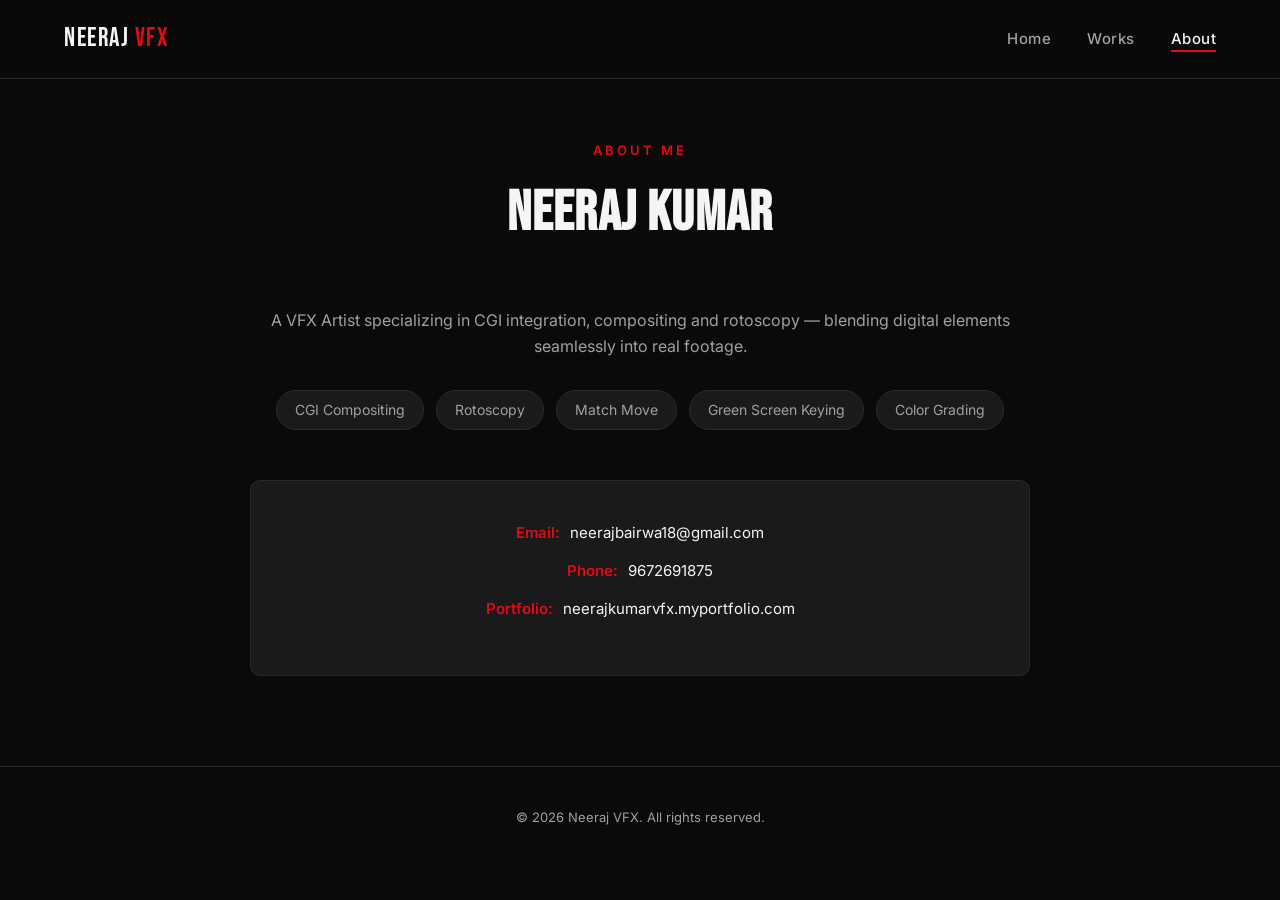
==== about.html @ 777d20c5 "Initial portfolio project setup" ====
<!DOCTYPE html>
<html lang="en">
<head>
<meta charset="UTF-8">
<meta name="viewport" content="width=device-width, initial-scale=1.0">
<title>About | Neeraj VFX</title>
<link rel="preconnect" href="https://fonts.googleapis.com">
<link href="https://fonts.googleapis.com/css2?family=Bebas+Neue&family=Inter:wght@400;500;600;700&display=swap" rel="stylesheet">
<link rel="stylesheet" href="css/style.css">
</head>
<body>

<nav class="navbar">
  <div class="nav-inner">
    <a href="index.html" class="logo">NEERAJ <span>VFX</span></a>
    <ul class="nav-links">
      <li><a href="index.html">Home</a></li>
      <li><a href="works.html">Works</a></li>
      <li><a href="about.html">About</a></li>
    </ul>
    <div class="hamburger"><span></span><span></span><span></span></div>
  </div>
</nav>

<section class="section" style="padding-top:140px;">
  <div class="section-head">
    <div class="tag">About Me</div>
    <h2>Neeraj Kumar</h2>
  </div>

  <div class="about-content">
    <p>A VFX Artist specializing in CGI integration, compositing and rotoscopy — blending digital elements seamlessly into real footage.</p>

    <div class="skills-list">
      <span class="skill-badge">CGI Compositing</span>
      <span class="skill-badge">Rotoscopy</span>
      <span class="skill-badge">Match Move</span>
      <span class="skill-badge">Green Screen Keying</span>
      <span class="skill-badge">Color Grading</span>
    </div>

    <div class="contact-box">
      <div class="contact-item"><span>Email:</span><span>neerajbairwa18@gmail.com</span></div>
      <div class="contact-item"><span>Phone:</span><span>9672691875</span></div>
      <div class="contact-item"><span>Portfolio:</span><a href="https://neerajkumarvfx.myportfolio.com/" target="_blank">neerajkumarvfx.myportfolio.com</a></div>
    </div>
  </div>
</section>

<footer class="footer">
  © 2026 Neeraj VFX. All rights reserved.
</footer>

<script src="js/script.js"></script>
</body>
</html>
---- css/style.css ----
/* ===== VARIABLES ===== */
:root {
  --bg-primary: #0a0a0a;
  --bg-secondary: #131313;
  --bg-card: #1a1a1a;
  --accent: #e50914;
  --accent-hover: #ff1f2b;
  --text-primary: #f5f5f5;
  --text-secondary: #a0a0a0;
  --border-color: #2a2a2a;
  --font-heading: 'Bebas Neue', sans-serif;
  --font-body: 'Inter', sans-serif;
}

* { margin: 0; padding: 0; box-sizing: border-box; }

html { scroll-behavior: smooth; }

body {
  background: var(--bg-primary);
  color: var(--text-primary);
  font-family: var(--font-body);
  line-height: 1.6;
  overflow-x: hidden;
}

img { max-width: 100%; display: block; }
a { text-decoration: none; color: inherit; }
ul { list-style: none; }
button { font-family: var(--font-body); cursor: pointer; border: none; background: none; }

.container {
  width: 100%;
  max-width: 1200px;
  margin: 0 auto;
  padding: 0 24px;
}

/* ===== NAVBAR ===== */
.navbar {
  position: fixed;
  top: 0; left: 0; right: 0;
  z-index: 1000;
  background: rgba(10, 10, 10, 0.85);
  backdrop-filter: blur(10px);
  border-bottom: 1px solid var(--border-color);
}

.nav-inner {
  max-width: 1200px;
  margin: 0 auto;
  padding: 18px 24px;
  display: flex;
  align-items: center;
  justify-content: space-between;
}

.logo {
  font-family: var(--font-heading);
  font-size: 26px;
  letter-spacing: 1.5px;
  color: var(--text-primary);
}
.logo span { color: var(--accent); }

.nav-links {
  display: flex;
  gap: 36px;
}

.nav-links a {
  font-size: 15px;
  font-weight: 500;
  letter-spacing: 0.5px;
  color: var(--text-secondary);
  position: relative;
  padding-bottom: 4px;
  transition: color 0.25s ease;
}

.nav-links a:hover,
.nav-links a.active {
  color: var(--text-primary);
}

.nav-links a.active::after {
  content: '';
  position: absolute;
  bottom: 0; left: 0;
  width: 100%; height: 2px;
  background: var(--accent);
}

.hamburger {
  display: none;
  flex-direction: column;
  gap: 5px;
  z-index: 1100;
}
.hamburger span {
  width: 26px; height: 2px;
  background: var(--text-primary);
  transition: all 0.3s ease;
}

/* ===== HERO ===== */
.hero {
  min-height: 100vh;
  display: flex;
  flex-direction: column;
  align-items: center;
  justify-content: center;
  text-align: center;
  padding: 120px 24px 60px;
  background: radial-gradient(ellipse at center, #1a1a1a 0%, #0a0a0a 70%);
}

.hero-tag {
  color: var(--accent);
  letter-spacing: 3px;
  font-size: 13px;
  font-weight: 600;
  text-transform: uppercase;
  margin-bottom: 18px;
}

.hero h1 {
  font-family: var(--font-heading);
  font-size: clamp(48px, 10vw, 110px);
  line-height: 0.95;
  letter-spacing: 2px;
}

.hero h1 span { color: var(--accent); }

.hero p {
  max-width: 560px;
  margin-top: 24px;
  color: var(--text-secondary);
  font-size: 17px;
}

.btn {
  display: inline-block;
  margin-top: 36px;
  padding: 14px 36px;
  background: var(--accent);
  color: #fff;
  font-weight: 600;
  letter-spacing: 0.5px;
  border-radius: 4px;
  transition: background 0.25s ease, transform 0.25s ease;
}
.btn:hover { background: var(--accent-hover); transform: translateY(-2px); }

.btn-outline {
  background: transparent;
  border: 1px solid var(--border-color);
  color: var(--text-primary);
}
.btn-outline:hover { border-color: var(--accent); }

/* ===== SECTION HEADINGS ===== */
.section {
  padding: 90px 24px;
}

.section-head {
  text-align: center;
  margin-bottom: 50px;
}

.section-head .tag {
  color: var(--accent);
  font-size: 13px;
  letter-spacing: 3px;
  text-transform: uppercase;
  font-weight: 600;
}

.section-head h2 {
  font-family: var(--font-heading);
  font-size: clamp(36px, 6vw, 56px);
  letter-spacing: 1px;
  margin-top: 8px;
}

/* ===== VIDEO PLAYER ===== */
.player-wrapper {
  position: relative;
  max-width: 1100px;
  margin: 0 auto;
  aspect-ratio: 16 / 9;
  background: #000;
  border-radius: 8px;
  overflow: hidden;
  box-shadow: 0 20px 60px rgba(0,0,0,0.5);
}

.player-video {
  width: 100%;
  height: 100%;
  object-fit: contain;
  background: #000;
}

.player-overlay {
  position: absolute;
  inset: 0;
  display: flex;
  align-items: center;
  justify-content: center;
  background: rgba(0,0,0,0.35);
  cursor: pointer;
  transition: opacity 0.25s ease;
}

.big-play-btn {
  width: 78px; height: 78px;
  border-radius: 50%;
  background: rgba(229,9,20,0.9);
  color: #fff;
  font-size: 26px;
  display: flex;
  align-items: center;
  justify-content: center;
  transition: transform 0.2s ease;
}
.player-overlay:hover .big-play-btn { transform: scale(1.08); }

.player-loading {
  position: absolute;
  inset: 0;
  display: none;
  align-items: center;
  justify-content: center;
  background: rgba(0,0,0,0.4);
}
.spinner {
  width: 46px; height: 46px;
  border: 4px solid rgba(255,255,255,0.2);
  border-top-color: var(--accent);
  border-radius: 50%;
  animation: spin 0.8s linear infinite;
}
@keyframes spin { to { transform: rotate(360deg); } }

.speed-indicator {
  position: absolute;
  top: 20px; left: 50%;
  transform: translateX(-50%);
  background: rgba(0,0,0,0.75);
  color: #fff;
  padding: 8px 18px;
  border-radius: 20px;
  font-size: 14px;
  font-weight: 600;
  display: none;
  align-items: center;
  gap: 6px;
  z-index: 20;
}

.player-controls {
  position: absolute;
  bottom: 0; left: 0; right: 0;
  background: linear-gradient(to top, rgba(0,0,0,0.9), transparent);
  padding: 34px 16px 12px;
  opacity: 0;
  transition: opacity 0.25s ease;
}

.player-wrapper.show-controls .player-controls,
.player-wrapper.paused .player-controls { opacity: 1; }

.progress-bar-container {
  position: relative;
  height: 5px;
  background: rgba(255,255,255,0.25);
  border-radius: 4px;
  cursor: pointer;
  margin-bottom: 12px;
}

.progress-bar-buffered {
  position: absolute;
  left: 0; top: 0; height: 100%;
  background: rgba(255,255,255,0.35);
  border-radius: 4px;
  width: 0%;
}

.progress-bar-filled {
  position: absolute;
  left: 0; top: 0; height: 100%;
  background: var(--accent);
  border-radius: 4px;
  width: 0%;
}

.progress-bar-filled::after {
  content: '';
  position: absolute;
  right: -6px; top: 50%;
  transform: translateY(-50%);
  width: 13px; height: 13px;
  background: var(--accent);
  border-radius: 50%;
  opacity: 0;
  transition: opacity 0.2s ease;
}
.progress-bar-container:hover .progress-bar-filled::after { opacity: 1; }

.controls-row {
  display: flex;
  align-items: center;
  gap: 16px;
}

.ctrl-btn {
  color: #fff;
  font-size: 18px;
  width: 32px; height: 32px;
  display: flex;
  align-items: center;
  justify-content: center;
  opacity: 0.9;
  transition: opacity 0.2s ease;
}
.ctrl-btn:hover { opacity: 1; }

.time-display {
  color: #ddd;
  font-size: 13px;
  min-width: 100px;
}

.volume-slider {
  width: 80px;
  accent-color: var(--accent);
}

.spacer { flex: 1; }

.settings-menu-wrapper { position: relative; }

.settings-menu {
  position: absolute;
  bottom: 42px; right: 0;
  background: rgba(20,20,20,0.97);
  border: 1px solid var(--border-color);
  border-radius: 8px;
  padding: 12px;
  min-width: 150px;
  display: none;
  flex-direction: column;
  gap: 14px;
}
.settings-menu.open { display: flex; }

.menu-title {
  font-size: 11px;
  text-transform: uppercase;
  letter-spacing: 1px;
  color: var(--text-secondary);
  margin-bottom: 6px;
}

.menu-section button {
  display: block;
  width: 100%;
  text-align: left;
  color: var(--text-secondary);
  font-size: 14px;
  padding: 5px 6px;
  border-radius: 4px;
}
.menu-section button:hover { background: rgba(255,255,255,0.08); color: #fff; }
.menu-section button.active { color: var(--accent); font-weight: 600; }

/* ===== WORKS GRID ===== */
.works-grid {
  display: grid;
  grid-template-columns: repeat(3, 1fr);
  gap: 24px;
}

.work-card {
  background: var(--bg-card);
  border: 1px solid var(--border-color);
  border-radius: 8px;
  overflow: hidden;
  transition: transform 0.25s ease, border-color 0.25s ease;
}
.work-card:hover { transform: translateY(-6px); border-color: var(--accent); }

.work-thumb {
  aspect-ratio: 16/9;
  background: linear-gradient(135deg, #1f1f1f, #0f0f0f);
  display: flex;
  align-items: center;
  justify-content: center;
  color: var(--text-secondary);
  font-size: 13px;
  position: relative;
}

.work-thumb .play-icon {
  width: 46px; height: 46px;
  border-radius: 50%;
  background: rgba(229,9,20,0.85);
  color: #fff;
  display: flex;
  align-items: center;
  justify-content: center;
}

.work-info { padding: 16px; }
.work-info .category {
  color: var(--accent);
  font-size: 11px;
  text-transform: uppercase;
  letter-spacing: 1px;
  font-weight: 600;
}
.work-info h3 {
  font-size: 17px;
  margin-top: 6px;
  font-weight: 600;
}

/* ===== ABOUT ===== */
.about-content {
  max-width: 780px;
  margin: 0 auto;
  text-align: center;
}
.about-content p {
  color: var(--text-secondary);
  font-size: 16px;
  margin-bottom: 18px;
}

.skills-list {
  display: flex;
  flex-wrap: wrap;
  gap: 12px;
  justify-content: center;
  margin: 30px 0 50px;
}
.skill-badge {
  padding: 8px 18px;
  background: var(--bg-card);
  border: 1px solid var(--border-color);
  border-radius: 20px;
  font-size: 14px;
  color: var(--text-secondary);
}

.contact-box {
  background: var(--bg-card);
  border: 1px solid var(--border-color);
  border-radius: 10px;
  padding: 40px;
  margin-top: 40px;
}
.contact-item {
  display: flex;
  justify-content: center;
  gap: 10px;
  margin-bottom: 14px;
  font-size: 15px;
}
.contact-item span:first-child { color: var(--accent); font-weight: 600; }

/* ===== FOOTER ===== */
.footer {
  text-align: center;
  padding: 40px 24px;
  border-top: 1px solid var(--border-color);
  color: var(--text-secondary);
  font-size: 13px;
}

/* ===== FULLSCREEN ===== */
.player-wrapper:fullscreen .player-video { object-fit: contain; }

/* ===== RESPONSIVE ===== */
@media (max-width: 900px) {
  .works-grid { grid-template-columns: repeat(2, 1fr); }
}

@media (max-width: 768px) {
  .nav-links { 
    position: fixed;
    top: 0; right: -100%;
    width: 70%; height: 100vh;
    background: var(--bg-secondary);
    flex-direction: column;
    align-items: flex-start;
    padding: 100px 32px;
    gap: 28px;
    transition: right 0.3s ease;
  }
  .nav-links.open { right: 0; }
  .hamburger { display: flex; }
  .controls-row { gap: 10px; }
  .volume-slider { width: 50px; }
  .time-display { min-width: 80px; font-size: 12px; }
}

@media (max-width: 500px) {
  .works-grid { grid-template-columns: 1fr; }
  .section { padding: 60px 18px; }
}
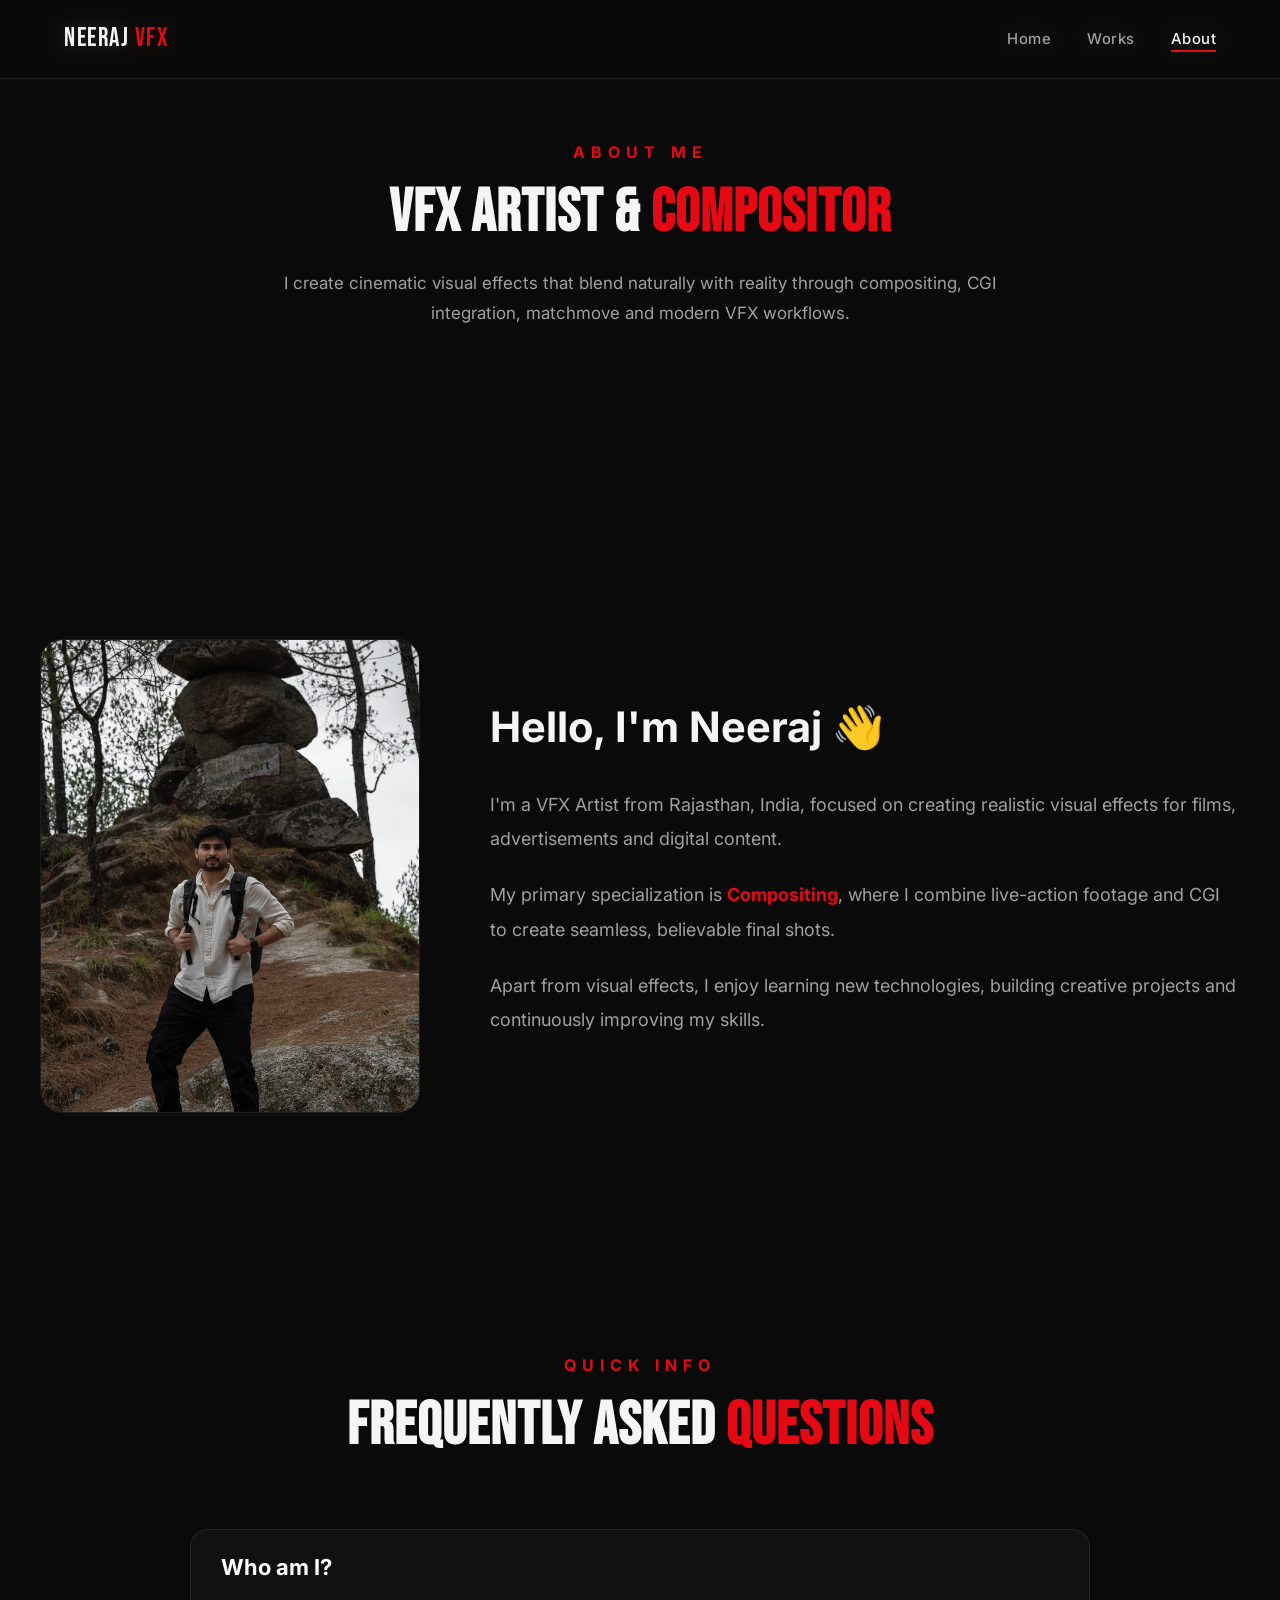
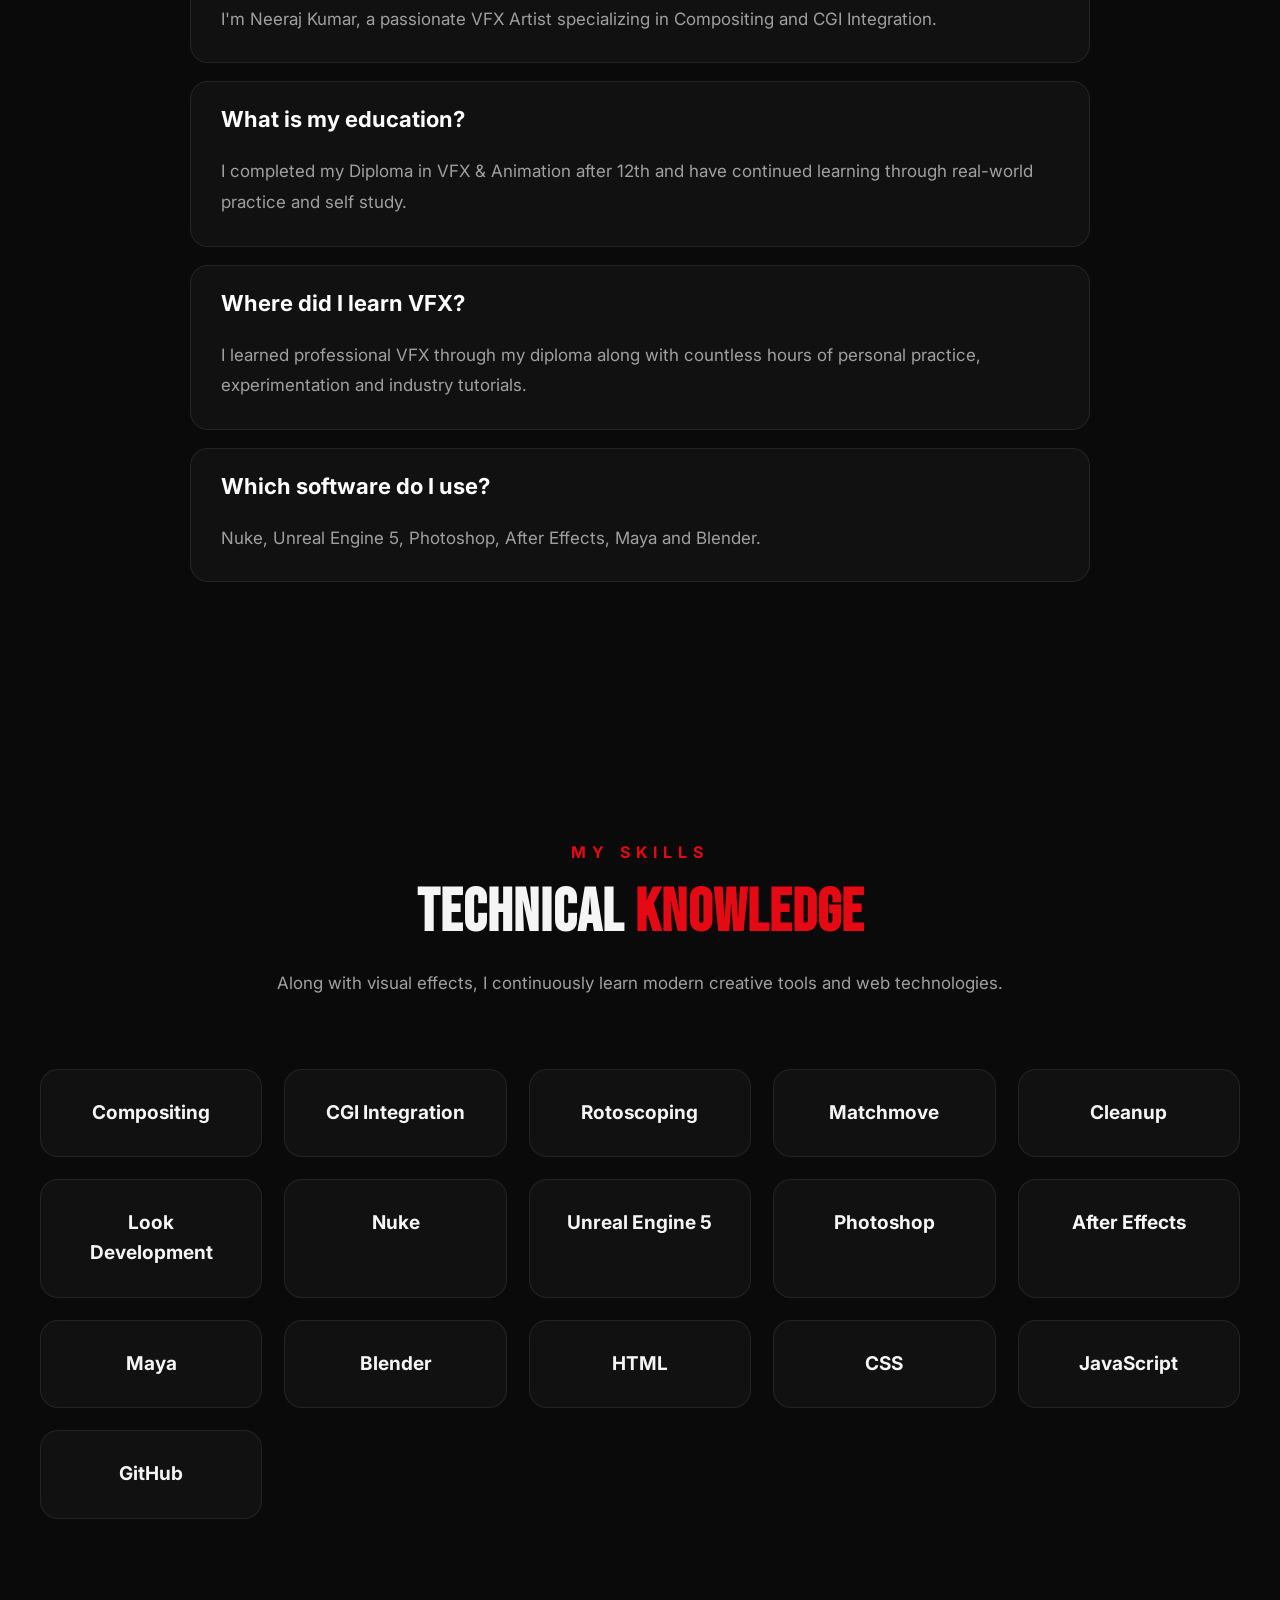
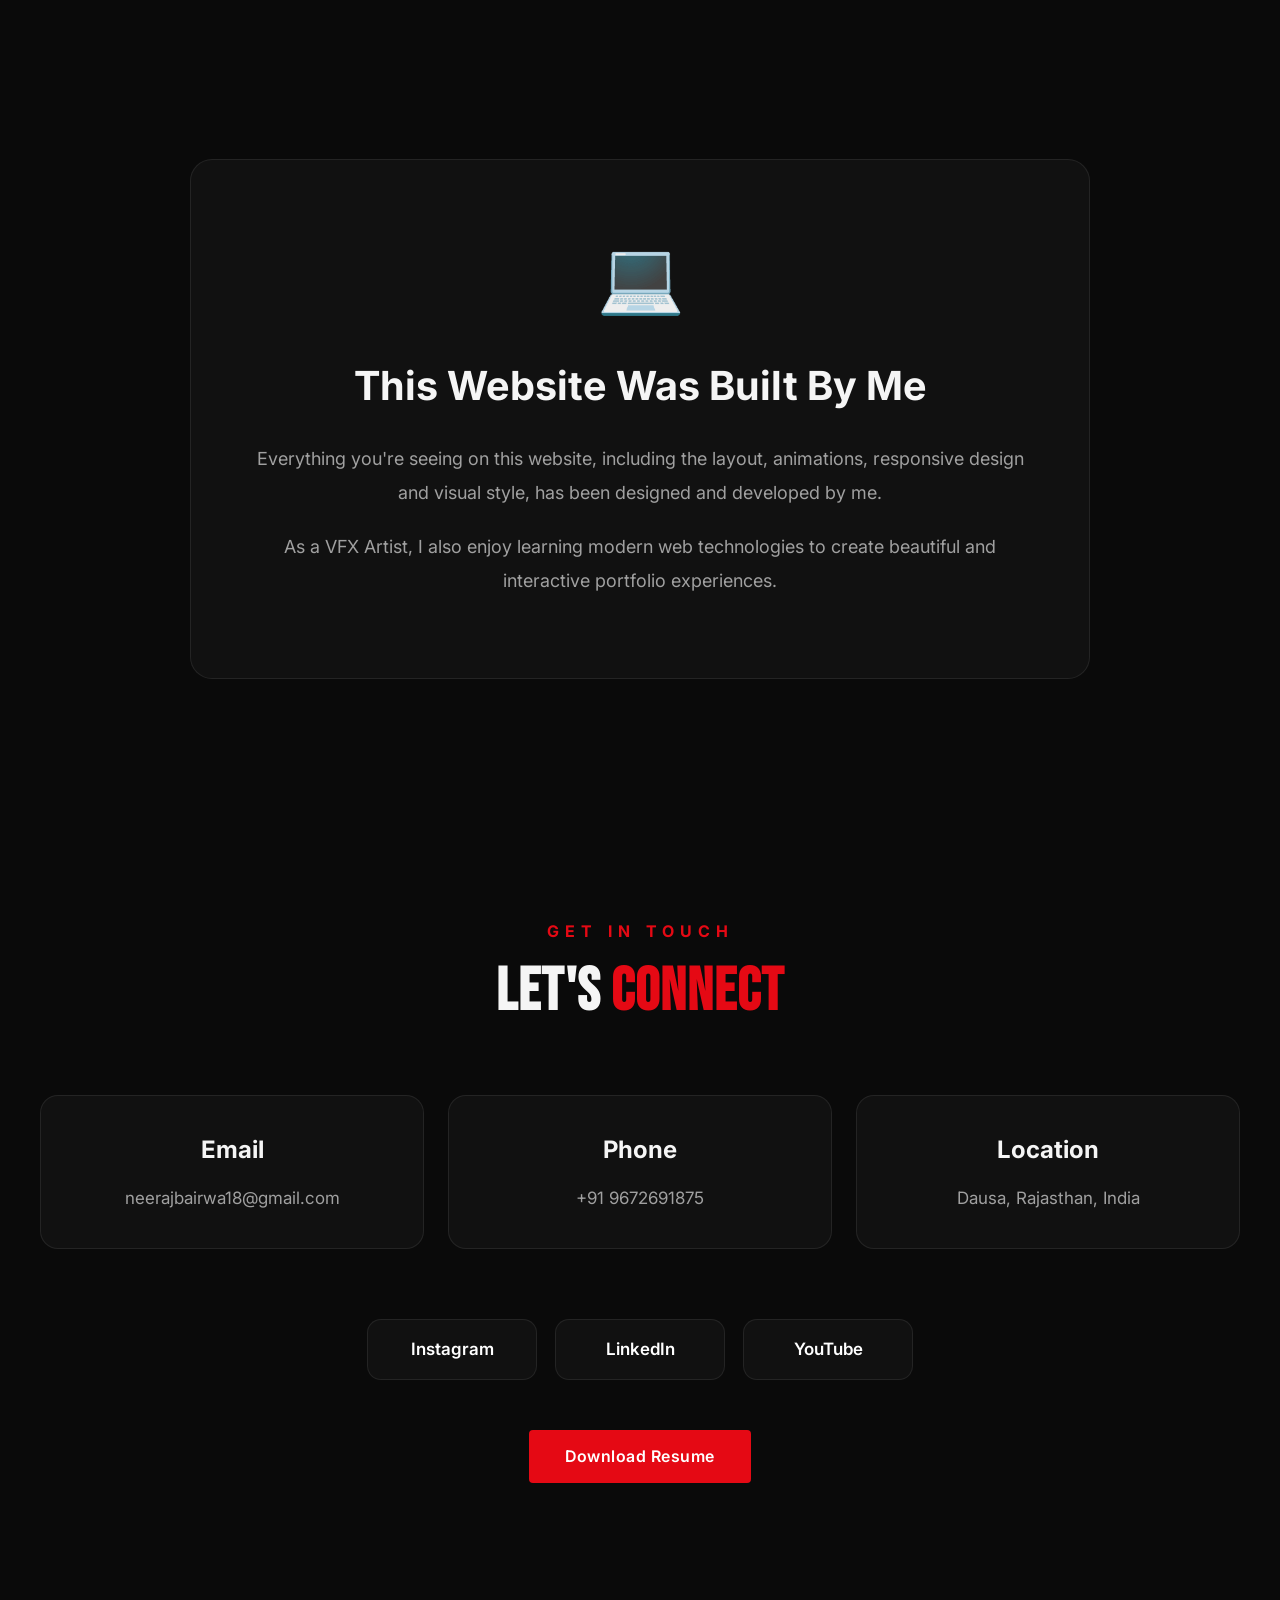
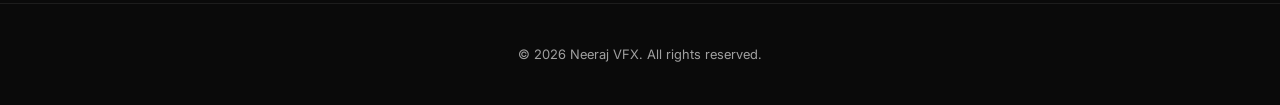
==== commit 546dc42c: "Update portfolio projects" ====
--- a/about.html
+++ b/about.html
@@ -4,8 +4,7 @@
 <meta charset="UTF-8">
 <meta name="viewport" content="width=device-width, initial-scale=1.0">
 <title>About | Neeraj VFX</title>
-<link rel="preconnect" href="https://fonts.googleapis.com">
-<link href="https://fonts.googleapis.com/css2?family=Bebas+Neue&family=Inter:wght@400;500;600;700&display=swap" rel="stylesheet">
+<link rel="icon" type="image/svg+xml" href="favicon.svg">
 <link rel="stylesheet" href="css/style.css">
 </head>
 <body>
@@ -22,29 +21,436 @@
   </div>
 </nav>
 
+
+<!-- ================= NAVBAR ================= -->
+
+<nav class="navbar">
+    <div class="nav-inner">
+
+        <a href="index.html" class="logo">
+            NEERAJ <span>VFX</span>
+        </a>
+
+        <ul class="nav-links">
+            <li><a href="index.html">Home</a></li>
+            <li><a href="works.html">Works</a></li>
+            <li><a href="about.html" class="active">About</a></li>
+        </ul>
+
+        <div class="hamburger">
+            <span></span>
+            <span></span>
+            <span></span>
+        </div>
+
+    </div>
+</nav>
+
+
+
+
+
+<!-- ================= HERO ================= -->
+
 <section class="section" style="padding-top:140px;">
-  <div class="section-head">
-    <div class="tag">About Me</div>
-    <h2>Neeraj Kumar</h2>
-  </div>
-
-  <div class="about-content">
-    <p>A VFX Artist specializing in CGI integration, compositing and rotoscopy — blending digital elements seamlessly into real footage.</p>
-
-    <div class="skills-list">
-      <span class="skill-badge">CGI Compositing</span>
-      <span class="skill-badge">Rotoscopy</span>
-      <span class="skill-badge">Match Move</span>
-      <span class="skill-badge">Green Screen Keying</span>
-      <span class="skill-badge">Color Grading</span>
+
+    <div class="section-header">
+
+        <div class="section-tag">
+            ABOUT ME
+        </div>
+
+        <h2>
+            VFX Artist &
+            <span>Compositor</span>
+        </h2>
+
+        <p>
+
+            I create cinematic visual effects that blend naturally
+            with reality through compositing, CGI integration,
+            matchmove and modern VFX workflows.
+
+        </p>
+
     </div>
 
-    <div class="contact-box">
-      <div class="contact-item"><span>Email:</span><span>neerajbairwa18@gmail.com</span></div>
-      <div class="contact-item"><span>Phone:</span><span>9672691875</span></div>
-      <div class="contact-item"><span>Portfolio:</span><a href="https://neerajkumarvfx.myportfolio.com/" target="_blank">neerajkumarvfx.myportfolio.com</a></div>
+</section>
+
+
+
+
+
+<!-- ================= INTRO ================= -->
+
+<section class="section">
+
+<div class="about-wrapper">
+
+<div class="about-photo">
+
+<img src="assets/images/neeraj_Profile_image.webp"
+alt="Neeraj Kumar">
+</div>
+
+<div class="about-text">
+
+<h2>Hello, I'm Neeraj 👋</h2>
+
+<p>
+
+I'm a VFX Artist from Rajasthan, India,
+focused on creating realistic visual effects
+for films, advertisements and digital content.
+
+</p>
+
+<p>
+
+My primary specialization is
+<strong>Compositing</strong>,
+where I combine live-action footage and CGI
+to create seamless, believable final shots.
+
+</p>
+
+<p>
+
+Apart from visual effects,
+I enjoy learning new technologies,
+building creative projects
+and continuously improving my skills.
+
+</p>
+
+</div>
+
+</div>
+
+</section>
+
+
+
+
+
+<!-- ================= Q&A ================= -->
+
+<section class="section">
+
+<div class="section-header">
+
+<div class="section-tag">
+QUICK INFO
+</div>
+
+<h2>
+Frequently Asked
+<span>Questions</span>
+</h2>
+
+</div>
+
+<div class="faq-container">
+
+<div class="faq-item">
+
+<button class="faq-question">
+
+Who am I?
+
+</button>
+
+<div class="faq-answer">
+
+<p>
+
+I'm Neeraj Kumar,
+a passionate VFX Artist specializing in
+Compositing and CGI Integration.
+
+</p>
+
+</div>
+
+</div>
+
+
+
+<div class="faq-item">
+
+<button class="faq-question">
+
+What is my education?
+
+</button>
+
+<div class="faq-answer">
+
+<p>
+
+I completed my Diploma in
+VFX & Animation after 12th
+and have continued learning through
+real-world practice and self study.
+
+</p>
+
+</div>
+
+</div>
+
+
+
+<div class="faq-item">
+
+<button class="faq-question">
+
+Where did I learn VFX?
+
+</button>
+
+<div class="faq-answer">
+
+<p>
+
+I learned professional VFX through
+my diploma along with countless hours
+of personal practice, experimentation
+and industry tutorials.
+
+</p>
+
+</div>
+
+</div>
+
+
+
+<div class="faq-item">
+
+<button class="faq-question">
+
+Which software do I use?
+
+</button>
+
+<div class="faq-answer">
+
+<p>
+
+Nuke, Unreal Engine 5,
+Photoshop,
+After Effects,
+Maya
+and Blender.
+
+</p>
+
+</div>
+
+</div>
+
+</div>
+
+</section>
+<!-- ================= TECHNICAL SKILLS ================= -->
+
+<section class="section">
+
+    <div class="section-header">
+
+        <div class="section-tag">
+            MY SKILLS
+        </div>
+
+        <h2>
+            Technical
+            <span>Knowledge</span>
+        </h2>
+
+        <p>
+
+            Along with visual effects, I continuously learn
+            modern creative tools and web technologies.
+
+        </p>
+
     </div>
-  </div>
+
+    <div class="skills-grid">
+
+        <div class="skill-card">Compositing</div>
+        <div class="skill-card">CGI Integration</div>
+        <div class="skill-card">Rotoscoping</div>
+        <div class="skill-card">Matchmove</div>
+        <div class="skill-card">Cleanup</div>
+        <div class="skill-card">Look Development</div>
+
+        <div class="skill-card">Nuke</div>
+        <div class="skill-card">Unreal Engine 5</div>
+        <div class="skill-card">Photoshop</div>
+        <div class="skill-card">After Effects</div>
+        <div class="skill-card">Maya</div>
+        <div class="skill-card">Blender</div>
+
+        <div class="skill-card">HTML</div>
+        <div class="skill-card">CSS</div>
+        <div class="skill-card">JavaScript</div>
+        <div class="skill-card">GitHub</div>
+
+    </div>
+
+</section>
+
+
+
+
+
+<!-- ================= WEBSITE ================= -->
+
+<section class="section">
+
+<div class="website-card">
+
+<div class="website-icon">
+
+💻
+
+</div>
+
+<h2>
+
+This Website Was Built By Me
+
+</h2>
+
+<p>
+
+Everything you're seeing on this website,
+including the layout, animations,
+responsive design and visual style,
+has been designed and developed by me.
+
+</p>
+
+<p>
+
+As a VFX Artist,
+I also enjoy learning modern web technologies
+to create beautiful and interactive portfolio experiences.
+
+</p>
+
+</div>
+
+</section>
+
+
+
+
+
+<!-- ================= CONTACT ================= -->
+
+<section class="section">
+
+<div class="section-header">
+
+<div class="section-tag">
+
+GET IN TOUCH
+
+</div>
+
+<h2>
+
+Let's
+<span>Connect</span>
+
+</h2>
+
+</div>
+
+<div class="contact-grid">
+
+<div class="contact-card">
+
+<h3>Email</h3>
+
+<p>
+
+neerajbairwa18@gmail.com
+
+</p>
+
+</div>
+
+
+
+<div class="contact-card">
+
+<h3>Phone</h3>
+
+<p>
+
++91 9672691875
+
+</p>
+
+</div>
+
+
+
+<div class="contact-card">
+
+<h3>Location</h3>
+
+<p>
+
+Dausa, Rajasthan, India
+
+</p>
+
+</div>
+
+</div>
+
+
+
+
+
+<div class="social-links">
+
+<a href="https://www.instagram.com/kneeraj.ig"
+target="_blank">
+Instagram
+</a>
+
+<a href="https://www.linkedin.com/in/neerajbairwa"
+target="_blank">
+LinkedIn
+</a>
+
+<a href="https://www.youtube.com/@NeerajFX_yt"
+target="_blank">
+YouTube
+</a>
+
+</div>
+
+
+
+
+
+<div style="text-align:center; margin-top:50px;">
+
+<a href="assets/resume/Neeraj_Bairwa_VFX_Resume.pdf"
+class="btn btn-primary"
+download="Neeraj_Bairwa_VFX_Resume.pdf">
+Download Resume
+</a>
+
+</div>
+
 </section>
 
 <footer class="footer">
--- a/css/style.css
+++ b/css/style.css
@@ -1,515 +1,1555 @@
+/* ===== LOCAL FONTS SETUP ===== */
+@font-face {
+    font-family: 'Bebas Neue';
+    src: url('../assets/fonts/BebasNeue.ttf') format('truetype');
+    font-weight: 400;
+    font-style: normal;
+    font-display: swap;
+}
+
+@font-face {
+    font-family: 'Inter';
+    src: url('../assets/fonts/Inter-Regular.ttf') format('truetype');
+    font-weight: 400;
+    font-style: normal;
+    font-display: swap;
+}
+
+@font-face {
+    font-family: 'Inter';
+    src: url('../assets/fonts/Inter-Medium.ttf') format('truetype');
+    font-weight: 500;
+    font-style: normal;
+    font-display: swap;
+}
+
+@font-face {
+    font-family: 'Inter';
+    src: url('../assets/fonts/Inter-SemiBold.ttf') format('truetype');
+    font-weight: 600;
+    font-style: normal;
+    font-display: swap;
+}
+
+@font-face {
+    font-family: 'Inter';
+    src: url('../assets/fonts/Inter-Bold.ttf') format('truetype');
+    font-weight: 700;
+    font-style: normal;
+    font-display: swap;
+}
+
 /* ===== VARIABLES ===== */
 :root {
-  --bg-primary: #0a0a0a;
-  --bg-secondary: #131313;
-  --bg-card: #1a1a1a;
-  --accent: #e50914;
-  --accent-hover: #ff1f2b;
-  --text-primary: #f5f5f5;
-  --text-secondary: #a0a0a0;
-  --border-color: #2a2a2a;
-  --font-heading: 'Bebas Neue', sans-serif;
-  --font-body: 'Inter', sans-serif;
-}
-
-* { margin: 0; padding: 0; box-sizing: border-box; }
-
-html { scroll-behavior: smooth; }
+    --bg-primary: #0a0a0a;
+    --bg-secondary: #131313;
+    --bg-card: #111111;
+    --accent: #e50914;
+    --accent-hover: #ff1f2b;
+    --text-primary: #f5f5f5;
+    --text-secondary: #a0a0a0;
+    --border-color: rgba(255, 255, 255, 0.08);
+    --border-hover: rgba(255, 0, 0, 0.45);
+    --font-heading: 'Bebas Neue', sans-serif;
+    --font-body: 'Inter', sans-serif;
+}
+
+* { 
+    margin: 0; 
+    padding: 0; 
+    box-sizing: border-box; 
+}
+
+html { 
+    scroll-behavior: smooth; 
+}
 
 body {
-  background: var(--bg-primary);
-  color: var(--text-primary);
-  font-family: var(--font-body);
-  line-height: 1.6;
-  overflow-x: hidden;
-}
-
-img { max-width: 100%; display: block; }
-a { text-decoration: none; color: inherit; }
-ul { list-style: none; }
-button { font-family: var(--font-body); cursor: pointer; border: none; background: none; }
+    background: var(--bg-primary);
+    color: var(--text-primary);
+    font-family: var(--font-body);
+    line-height: 1.6;
+    overflow-x: hidden;
+    display: flex;
+    flex-direction: column;
+    min-height: 100vh;
+}
+
+img { 
+    max-width: 100%; 
+    display: block; 
+}
+
+a { 
+    text-decoration: none; 
+    color: inherit; 
+}
+
+ul { 
+    list-style: none; 
+}
+
+button { 
+    font-family: var(--font-body); 
+    cursor: pointer; 
+    border: none; 
+    background: none; 
+}
 
 .container {
-  width: 100%;
-  max-width: 1200px;
-  margin: 0 auto;
-  padding: 0 24px;
+    width: 100%;
+    max-width: 1200px;
+    margin: 0 auto;
+    padding: 0 24px;
 }
 
 /* ===== NAVBAR ===== */
 .navbar {
-  position: fixed;
-  top: 0; left: 0; right: 0;
-  z-index: 1000;
-  background: rgba(10, 10, 10, 0.85);
-  backdrop-filter: blur(10px);
-  border-bottom: 1px solid var(--border-color);
+    position: fixed;
+    top: 0; 
+    left: 0; 
+    right: 0;
+    z-index: 1000;
+    background: rgba(10, 10, 10, 0.85);
+    backdrop-filter: blur(10px);
+    border-bottom: 1px solid var(--border-color);
 }
 
 .nav-inner {
-  max-width: 1200px;
-  margin: 0 auto;
-  padding: 18px 24px;
-  display: flex;
-  align-items: center;
-  justify-content: space-between;
+    max-width: 1200px;
+    margin: 0 auto;
+    padding: 18px 24px;
+    display: flex;
+    align-items: center;
+    justify-content: space-between;
 }
 
 .logo {
-  font-family: var(--font-heading);
-  font-size: 26px;
-  letter-spacing: 1.5px;
-  color: var(--text-primary);
-}
-.logo span { color: var(--accent); }
+    font-family: var(--font-heading);
+    font-size: 26px;
+    letter-spacing: 1.5px;
+    color: var(--text-primary);
+}
+
+.logo span { 
+    color: var(--accent); 
+}
 
 .nav-links {
-  display: flex;
-  gap: 36px;
+    display: flex;
+    gap: 36px;
 }
 
 .nav-links a {
-  font-size: 15px;
-  font-weight: 500;
-  letter-spacing: 0.5px;
-  color: var(--text-secondary);
-  position: relative;
-  padding-bottom: 4px;
-  transition: color 0.25s ease;
+    font-size: 15px;
+    font-weight: 500;
+    letter-spacing: 0.5px;
+    color: var(--text-secondary);
+    position: relative;
+    padding-bottom: 4px;
+    transition: color 0.25s ease;
 }
 
 .nav-links a:hover,
 .nav-links a.active {
-  color: var(--text-primary);
+    color: var(--text-primary);
 }
 
 .nav-links a.active::after {
-  content: '';
-  position: absolute;
-  bottom: 0; left: 0;
-  width: 100%; height: 2px;
-  background: var(--accent);
+    content: '';
+    position: absolute;
+    bottom: 0; 
+    left: 0;
+    width: 100%; 
+    height: 2px;
+    background: var(--accent);
 }
 
 .hamburger {
-  display: none;
-  flex-direction: column;
-  gap: 5px;
-  z-index: 1100;
-}
+    display: none;
+    flex-direction: column;
+    gap: 5px;
+    z-index: 1100;
+}
+
 .hamburger span {
-  width: 26px; height: 2px;
-  background: var(--text-primary);
-  transition: all 0.3s ease;
+    width: 26px; 
+    height: 2px;
+    background: var(--text-primary);
+    transition: all 0.3s ease;
 }
 
 /* ===== HERO ===== */
 .hero {
-  min-height: 100vh;
-  display: flex;
-  flex-direction: column;
-  align-items: center;
-  justify-content: center;
-  text-align: center;
-  padding: 120px 24px 60px;
-  background: radial-gradient(ellipse at center, #1a1a1a 0%, #0a0a0a 70%);
+    min-height: 100vh;
+    display: flex;
+    flex-direction: column;
+    align-items: center;
+    justify-content: center;
+    text-align: center;
+    padding: 120px 24px 60px;
+    background: radial-gradient(ellipse at center, #1a1a1a 0%, #0a0a0a 70%);
+    position: relative;
+    overflow: hidden;
+}
+
+.hero::before {
+    content: "";
+    position: absolute;
+    width: 700px; 
+    height: 700px;
+    background: radial-gradient(circle, rgba(255,25,25,0.22) 0%, rgba(255,25,25,0.10) 35%, rgba(255,25,25,0) 70%);
+    top: 50%; 
+    left: 50%;
+    transform: translate(-50%, -50%);
+    pointer-events: none;
+    animation: heroGlow 8s ease-in-out infinite alternate;
+}
+
+@keyframes heroGlow {
+    from { 
+        transform: translate(-50%,-50%) scale(1); 
+        opacity: 0.75; 
+    }
+    to { 
+        transform: translate(-50%,-50%) scale(1.18); 
+        opacity: 1; 
+    }
+}
+
+.hero-content {
+    position: relative;
+    z-index: 2;
+    max-width: 900px;
+    margin: 0 auto;
 }
 
 .hero-tag {
-  color: var(--accent);
-  letter-spacing: 3px;
-  font-size: 13px;
-  font-weight: 600;
-  text-transform: uppercase;
-  margin-bottom: 18px;
+    color: var(--accent);
+    letter-spacing: 6px;
+    font-size: 18px;
+    font-weight: 700;
+    text-transform: uppercase;
+    margin-bottom: 22px;
 }
 
 .hero h1 {
-  font-family: var(--font-heading);
-  font-size: clamp(48px, 10vw, 110px);
-  line-height: 0.95;
-  letter-spacing: 2px;
-}
-
-.hero h1 span { color: var(--accent); }
+    font-family: var(--font-heading);
+    font-size: clamp(48px, 10vw, 110px);
+    line-height: 0.95;
+    letter-spacing: 2px;
+}
+
+.hero h1 span { 
+    color: var(--accent); 
+}
 
 .hero p {
-  max-width: 560px;
-  margin-top: 24px;
-  color: var(--text-secondary);
-  font-size: 17px;
+    max-width: 560px;
+    margin: 24px auto 0;
+    color: var(--text-secondary);
+    font-size: 17px;
+}
+
+.hero-buttons {
+    display: flex;
+    justify-content: center;
+    gap: 16px;
+    margin-top: 40px;
+    flex-wrap: wrap;
 }
 
 .btn {
-  display: inline-block;
-  margin-top: 36px;
-  padding: 14px 36px;
-  background: var(--accent);
-  color: #fff;
-  font-weight: 600;
-  letter-spacing: 0.5px;
-  border-radius: 4px;
-  transition: background 0.25s ease, transform 0.25s ease;
-}
-.btn:hover { background: var(--accent-hover); transform: translateY(-2px); }
+    display: inline-block;
+    padding: 14px 36px;
+    background: var(--accent);
+    color: #fff;
+    font-weight: 600;
+    letter-spacing: 0.5px;
+    border-radius: 4px;
+    transition: background 0.25s ease, transform 0.25s ease;
+}
+
+.btn:hover { 
+    background: var(--accent-hover); 
+    transform: translateY(-2px); 
+}
 
 .btn-outline {
-  background: transparent;
-  border: 1px solid var(--border-color);
-  color: var(--text-primary);
-}
-.btn-outline:hover { border-color: var(--accent); }
-
-/* ===== SECTION HEADINGS ===== */
-.section {
-  padding: 90px 24px;
-}
-
-.section-head {
-  text-align: center;
-  margin-bottom: 50px;
-}
-
+    background: transparent;
+    border: 2px solid var(--accent);
+    color: #fff;
+}
+
+.btn-outline:hover { 
+    background: var(--accent); 
+}
+
+/* ===== SECTION HEADERS ===== */
+.section { 
+    padding: 120px 24px; 
+}
+
+.section-header {
+    max-width: 800px;
+    margin: 0 auto 70px;
+    text-align: center;
+}
+
+.section-tag, 
 .section-head .tag {
-  color: var(--accent);
-  font-size: 13px;
-  letter-spacing: 3px;
-  text-transform: uppercase;
-  font-weight: 600;
-}
-
+    color: var(--accent);
+    text-transform: uppercase;
+    letter-spacing: 6px;
+    font-size: 16px;
+    font-weight: 700;
+}
+
+.section-header h2, 
 .section-head h2 {
-  font-family: var(--font-heading);
-  font-size: clamp(36px, 6vw, 56px);
-  letter-spacing: 1px;
-  margin-top: 8px;
-}
-
-/* ===== VIDEO PLAYER ===== */
+    margin-top: 14px;
+    font-family: var(--font-heading);
+    font-size: clamp(36px, 5vw, 60px);
+    line-height: 1.1;
+    letter-spacing: 1px;
+}
+
+.section-header h2 span { 
+    color: var(--accent); 
+}
+
+.section-header p {
+    margin-top: 22px;
+    color: var(--text-secondary);
+    font-size: 17px;
+    line-height: 1.8;
+}
+
+.section-head { 
+    text-align: center; 
+    margin-bottom: 50px; 
+}
+
+/* ===== SERVICES ===== */
+.services { 
+    background: #0c0c0c; 
+}
+
+.services-grid {
+    max-width: 1200px;
+    margin: 0 auto;
+    display: grid;
+    grid-template-columns: repeat(auto-fit, minmax(300px, 1fr));
+    gap: 28px;
+}
+
+.service-card {
+    background: var(--bg-card);
+    border: 1px solid var(--border-color);
+    border-radius: 18px;
+    padding: 40px 34px;
+    transition: 0.35s ease;
+    position: relative;
+}
+
+.service-card::before {
+    content: "";
+    position: absolute;
+    top: 0; 
+    left: 0;
+    width: 100%; 
+    height: 4px;
+    background: linear-gradient(90deg, #ff1a1a, #ff4d4d);
+    border-radius: 18px 18px 0 0;
+    transform: scaleX(0);
+    transform-origin: left;
+    transition: 0.35s ease;
+}
+
+.service-card:hover {
+    transform: translateY(-8px);
+    border-color: var(--border-hover);
+    box-shadow: 0 15px 45px rgba(255,0,0,0.12);
+}
+
+.service-card:hover::before { 
+    transform: scaleX(1); 
+}
+
+.service-icon {
+    width: 64px; 
+    height: 64px;
+    display: flex; 
+    align-items: center; 
+    justify-content: center;
+    background: rgba(255,26,26,0.08);
+    border: 1px solid rgba(255,26,26,0.25);
+    border-radius: 16px;
+    color: var(--accent);
+    margin-bottom: 24px;
+    transition: 0.35s ease;
+}
+
+.service-icon svg { 
+    width: 32px; 
+    height: 32px; 
+}
+
+.service-card:hover .service-icon {
+    background: rgba(255,26,26,0.18);
+    border-color: var(--border-hover);
+    transform: rotate(-8deg) scale(1.08);
+}
+
+.service-card h3 { 
+    font-size: 28px; 
+    font-weight: 700; 
+    margin-bottom: 20px; 
+}
+
+.service-card p { 
+    color: var(--text-secondary); 
+    line-height: 1.8; 
+    font-size: 16px; 
+}
+
+/* ===== TOOLS ===== */
+.tools { 
+    background: #0a0a0a; 
+}
+
+.tools-grid {
+    max-width: 1200px;
+    margin: 70px auto 0;
+    display: grid;
+    grid-template-columns: repeat(auto-fit, minmax(170px, 1fr));
+    gap: 24px;
+}
+
+.tool-card {
+    background: var(--bg-card);
+    border: 1px solid var(--border-color);
+    border-radius: 18px;
+    padding: 36px 24px;
+    display: flex;
+    flex-direction: column;
+    align-items: center;
+    justify-content: center;
+    transition: 0.35s ease;
+}
+
+.tool-card:hover {
+    transform: translateY(-8px);
+    border-color: var(--border-hover);
+    box-shadow: 0 15px 45px rgba(255,0,0,0.12);
+}
+
+.tool-card img {
+    width: 72px; 
+    height: 72px;
+    object-fit: contain;
+    margin-bottom: 22px;
+    transition: 0.35s ease;
+}
+
+.tool-card:hover img { 
+    transform: scale(1.08); 
+}
+
+.tool-card h3 { 
+    font-size: 20px; 
+    font-weight: 700; 
+    text-align: center; 
+}
+
+/* ===== WORKS GRID & CARDS ===== */
+.works-grid {
+    display: grid;
+    grid-template-columns: repeat(3, 1fr);
+    gap: 24px;
+}
+
+.work-card {
+    display: block;
+    background: var(--bg-card);
+    border: 1px solid var(--border-color);
+    border-radius: 22px;
+    overflow: hidden;
+    text-decoration: none;
+    color: #fff;
+    transition: 0.35s ease;
+}
+
+.work-card:hover {
+    transform: translateY(-8px);
+    border-color: var(--border-hover);
+    box-shadow: 0 20px 60px rgba(255,0,0,0.18);
+}
+
+.work-thumb {
+    position: relative;
+    aspect-ratio: 16/9;
+    overflow: hidden;
+    background: #0b0b0b;
+}
+
+.work-thumb img {
+    width: 100%; 
+    height: 100%;
+    object-fit: cover;
+    display: block;
+    transition: 0.5s ease;
+}
+
+.work-card:hover .work-thumb img { 
+    transform: scale(1.08); 
+}
+
+.work-thumb::after {
+    content: ""; 
+    position: absolute; 
+    inset: 0;
+    background: linear-gradient(to top, rgba(0,0,0,0.75) 0%, rgba(0,0,0,0.25) 45%, transparent 100%);
+    pointer-events: none; 
+    transition: 0.35s ease;
+}
+
+.work-card:hover .work-thumb::after { 
+    background: linear-gradient(to top, rgba(255,0,0,0.18), rgba(0,0,0,0.18), transparent); 
+}
+
+.play-icon {
+    position: absolute;
+    left: 50%; 
+    top: 50%;
+    transform: translate(-50%, -50%);
+    width: 72px; 
+    height: 72px;
+    border-radius: 50%;
+    background: rgba(229,9,20,0.9);
+    display: flex; 
+    justify-content: center; 
+    align-items: center;
+    transition: 0.35s ease;
+    box-shadow: 0 10px 35px rgba(255,0,0,0.35);
+    z-index: 2;
+}
+
+.work-card:hover .play-icon { 
+    transform: translate(-50%, -50%) scale(1.12); 
+}
+
+.featured-indicator {
+    position: absolute;
+    top: 15px; 
+    right: 15px;
+    background: rgba(229, 9, 20, 0.9);
+    color: #fff;
+    font-size: 11px; 
+    font-weight: 700;
+    padding: 4px 10px; 
+    border-radius: 4px;
+    letter-spacing: 1px; 
+    z-index: 5;
+    box-shadow: 0 4px 12px rgba(0,0,0,0.3);
+}
+
+.work-info { 
+    padding: 28px; 
+}
+
+.work-info .category {
+    color: var(--accent);
+    letter-spacing: 2px;
+    font-size: 13px; 
+    font-weight: 700;
+    text-transform: uppercase;
+    margin-bottom: 12px;
+    transition: 0.3s ease;
+}
+
+.work-card:hover .category { 
+    letter-spacing: 3px; 
+}
+
+.work-info h3 { 
+    font-size: 28px; 
+    margin-bottom: 16px; 
+    line-height: 1.2; 
+    transition: 0.3s ease; 
+}
+
+.work-card:hover h3 { 
+    color: var(--accent); 
+}
+
+.work-info p { 
+    color: var(--text-secondary); 
+    line-height: 1.7; 
+    transition: 0.3s ease; 
+}
+
+.work-card:hover p { 
+    color: #d7d7d7; 
+}
+
+
+/* ===== PROJECT PAGE (YOUTUBE STYLE) ===== */
+.yt-layout-container {
+    display: flex;
+    flex-direction: row;
+    flex-wrap: nowrap;
+    gap: 50px;
+    max-width: 1500px;
+    margin: 140px auto 40px auto;
+    padding: 0 40px;
+    align-items: flex-start;
+    width: 100%;
+    box-sizing: border-box;
+}
+
+.yt-main-column { 
+    flex: 1 1 75%; 
+    min-width: 0; 
+}
+
+.yt-sidebar-column { 
+    flex: 1 1 25%; 
+    min-width: 300px; 
+    max-width: 400px; 
+    display: flex; 
+    flex-direction: column; 
+    gap: 16px; 
+}
+
+.yt-video-details { 
+    margin-top: 20px; 
+}
+
+.yt-video-title { 
+    font-size: 26px; 
+    font-weight: 700; 
+    margin-bottom: 16px; 
+    line-height: 1.3; 
+}
+
+.description-box { 
+    background: var(--bg-card); 
+    border-radius: 12px; 
+    padding: 20px; 
+    font-size: 15px; 
+    color: #e0e0e0; 
+    line-height: 1.7; 
+}
+
+.view-count-tag { 
+    margin-bottom: 12px; 
+}
+
+.project-tag { 
+    color: var(--accent); 
+    font-size: 13px; 
+    font-weight: 700; 
+    letter-spacing: 1px; 
+    text-transform: uppercase; 
+}
+
+.description-box p { 
+    margin-bottom: 12px; 
+}
+
+/* ===== CHIP TAGS STYLING (NEW) ===== */
+.project-tags-list {
+    display: flex;
+    flex-wrap: wrap;
+    gap: 10px;
+    margin-top: 25px;
+    padding-top: 20px;
+    border-top: 1px solid rgba(255, 255, 255, 0.08);
+}
+
+.tag-chip {
+    background: rgba(255, 255, 255, 0.06);
+    color: #e0e0e0;
+    font-size: 13px;
+    padding: 6px 14px;
+    border-radius: 6px;
+    border: 1px solid rgba(255, 255, 255, 0.1);
+    letter-spacing: 0.5px;
+}
+
+.sidebar-title { 
+    font-size: 18px; 
+    margin-bottom: 4px; 
+    font-weight: 600; 
+}
+
+.related-item { 
+    display: flex; 
+    gap: 12px; 
+    text-decoration: none; 
+    color: #fff; 
+    transition: transform 0.2s ease; 
+}
+
+.related-item:hover { 
+    transform: scale(1.02); 
+}
+
+.related-thumb { 
+    width: 168px; 
+    flex-shrink: 0; 
+    aspect-ratio: 16/9; 
+    border-radius: 8px; 
+    overflow: hidden; 
+    background: #111; 
+}
+
+.related-thumb img { 
+    width: 100%; 
+    height: 100%; 
+    object-fit: cover; 
+}
+
+.related-info { 
+    display: flex; 
+    flex-direction: column; 
+    justify-content: flex-start; 
+    padding-top: 2px; 
+}
+
+.related-info h4 { 
+    font-size: 14px; 
+    line-height: 1.4; 
+    margin-bottom: 6px; 
+    font-weight: 600; 
+    display: -webkit-box; 
+    -webkit-line-clamp: 2; 
+    -webkit-box-orient: vertical; 
+    overflow: hidden; 
+}
+
+.related-info p { 
+    font-size: 12px; 
+    color: var(--text-secondary); 
+}
+
+.featured-badge-inline {
+    display: inline-block; 
+    vertical-align: middle; 
+    background: rgba(229, 9, 20, 0.9);
+    color: #fff; 
+    font-size: 11px; 
+    font-weight: 700; 
+    padding: 4px 10px; 
+    border-radius: 4px;
+    letter-spacing: 1px; 
+    margin-left: 12px; 
+    transform: translateY(-3px);
+    box-shadow: 0 4px 12px rgba(0,0,0,0.3);
+}
+
+.error-container { 
+    text-align: center; 
+    padding: 120px 20px; 
+    background: var(--bg-card); 
+    border-radius: 12px; 
+    border: 1px solid var(--border-color); 
+}
+
+.error-title { 
+    font-size: 32px; 
+    color: var(--accent); 
+    margin-bottom: 20px; 
+}
+
+.error-text { 
+    color: var(--text-secondary); 
+    margin-bottom: 30px; 
+}
+
+.error-btn { 
+    text-decoration: none !important; 
+    display: inline-block; 
+}
+
+
+/* ==========================================================
+                    PLAYER UI V2 (CLEAN ARCHITECTURE)
+========================================================== */
+
 .player-wrapper {
-  position: relative;
-  max-width: 1100px;
-  margin: 0 auto;
-  aspect-ratio: 16 / 9;
-  background: #000;
-  border-radius: 8px;
-  overflow: hidden;
-  box-shadow: 0 20px 60px rgba(0,0,0,0.5);
-}
-
+    position: relative;
+    width: 100%;
+    max-width: 1100px;
+    margin: 0 auto;
+    aspect-ratio: 16 / 9;
+    background: #000;
+    border-radius: 12px;
+    overflow: hidden;
+    box-shadow: 0 20px 60px rgba(0,0,0,0.5);
+    user-select: none;
+}
+
+.player-wrapper:fullscreen { 
+    border-radius: 0; 
+}
+
+.player-wrapper:fullscreen .player-video { 
+    object-fit: contain; 
+}
+
+.player-wrapper button { 
+    outline: none; 
+}
+
+.player-wrapper button:focus-visible { 
+    outline: 2px solid var(--accent); 
+    outline-offset: 2px; 
+}
+
+/* FIX: Player Video is normal flow, iframe is absolute */
 .player-video {
-  width: 100%;
-  height: 100%;
-  object-fit: contain;
-  background: #000;
+    width: 100%;
+    height: 100%;
+    object-fit: contain;
+    background: #000;
+}
+
+.external-iframe {
+    position: absolute;
+    inset: 0; 
+    width: 100%; 
+    height: 100%;
+    border: none;
 }
 
 .player-overlay {
-  position: absolute;
-  inset: 0;
-  display: flex;
-  align-items: center;
-  justify-content: center;
-  background: rgba(0,0,0,0.35);
-  cursor: pointer;
-  transition: opacity 0.25s ease;
+    position: absolute; 
+    inset: 0;
+    display: flex; 
+    align-items: center; 
+    justify-content: center;
+    background: rgba(0,0,0,0.35); 
+    cursor: pointer; 
+    transition: opacity 0.25s ease;
 }
 
 .big-play-btn {
-  width: 78px; height: 78px;
-  border-radius: 50%;
-  background: rgba(229,9,20,0.9);
-  color: #fff;
-  font-size: 26px;
-  display: flex;
-  align-items: center;
-  justify-content: center;
-  transition: transform 0.2s ease;
-}
-.player-overlay:hover .big-play-btn { transform: scale(1.08); }
+    width: 78px; 
+    height: 78px; 
+    border-radius: 50%;
+    background: rgba(229,9,20,0.9); 
+    color: #fff; 
+    font-size: 26px;
+    display: flex; 
+    align-items: center; 
+    justify-content: center;
+    transition: transform 0.25s ease, box-shadow 0.25s ease;
+}
+
+.player-overlay:hover .big-play-btn { 
+    transform: scale(1.08); 
+    box-shadow: 0 12px 40px rgba(255,0,0,0.35); 
+}
 
 .player-loading {
-  position: absolute;
-  inset: 0;
-  display: none;
-  align-items: center;
-  justify-content: center;
-  background: rgba(0,0,0,0.4);
-}
+    position: absolute; 
+    inset: 0;
+    display: none; 
+    align-items: center; 
+    justify-content: center;
+    background: rgba(0,0,0,0.4); 
+    backdrop-filter: blur(3px); 
+    z-index: 10;
+}
+
 .spinner {
-  width: 46px; height: 46px;
-  border: 4px solid rgba(255,255,255,0.2);
-  border-top-color: var(--accent);
-  border-radius: 50%;
-  animation: spin 0.8s linear infinite;
-}
-@keyframes spin { to { transform: rotate(360deg); } }
+    width: 46px; 
+    height: 46px; 
+    border: 4px solid rgba(255,255,255,0.2);
+    border-top-color: var(--accent); 
+    border-radius: 50%;
+    animation: spin 0.8s linear infinite;
+}
+
+@keyframes spin { 
+    to { transform: rotate(360deg); } 
+}
 
 .speed-indicator {
-  position: absolute;
-  top: 20px; left: 50%;
-  transform: translateX(-50%);
-  background: rgba(0,0,0,0.75);
-  color: #fff;
-  padding: 8px 18px;
-  border-radius: 20px;
-  font-size: 14px;
-  font-weight: 600;
-  display: none;
-  align-items: center;
-  gap: 6px;
-  z-index: 20;
-}
-
+    position: absolute; 
+    top: 20px; 
+    left: 50%; 
+    transform: translateX(-50%);
+    background: rgba(0,0,0,0.75); 
+    color: #fff; 
+    padding: 8px 18px; 
+    border-radius: 20px;
+    font-size: 14px; 
+    font-weight: 600; 
+    display: none; 
+    align-items: center; 
+    gap: 6px; 
+    z-index: 20;
+}
+
+/* Controls Container */
 .player-controls {
-  position: absolute;
-  bottom: 0; left: 0; right: 0;
-  background: linear-gradient(to top, rgba(0,0,0,0.9), transparent);
-  padding: 34px 16px 12px;
-  opacity: 0;
-  transition: opacity 0.25s ease;
-}
-
-.player-wrapper.show-controls .player-controls,
-.player-wrapper.paused .player-controls { opacity: 1; }
-
-.progress-bar-container {
-  position: relative;
-  height: 5px;
-  background: rgba(255,255,255,0.25);
-  border-radius: 4px;
-  cursor: pointer;
-  margin-bottom: 12px;
-}
-
-.progress-bar-buffered {
-  position: absolute;
-  left: 0; top: 0; height: 100%;
-  background: rgba(255,255,255,0.35);
-  border-radius: 4px;
-  width: 0%;
-}
-
-.progress-bar-filled {
-  position: absolute;
-  left: 0; top: 0; height: 100%;
-  background: var(--accent);
-  border-radius: 4px;
-  width: 0%;
+    position: absolute; 
+    bottom: 0; 
+    left: 0; 
+    right: 0;
+    background: linear-gradient(to top, rgba(0,0,0,0.9), transparent);
+    padding: 34px 16px 12px; 
+    opacity: 0; 
+    transition: opacity 0.25s ease; 
+    z-index: 30;
+}
+
+.player-wrapper.show-controls .player-controls, 
+.player-wrapper.paused .player-controls { 
+    opacity: 1; 
+}
+
+/* Progress Bar */
+.progress-bar-container { 
+    position: relative; 
+    height: 5px; 
+    background: rgba(255,255,255,0.25); 
+    border-radius: 4px; 
+    cursor: pointer; 
+    margin-bottom: 12px; 
+}
+
+.progress-bar-buffered { 
+    position: absolute; 
+    left: 0; 
+    top: 0; 
+    height: 100%; 
+    background: rgba(255,255,255,0.55); 
+    border-radius: 4px; 
+    width: 0%; 
+}
+
+.progress-bar-filled { 
+    position: absolute; 
+    left: 0; 
+    top: 0; 
+    height: 100%; 
+    background: var(--accent); 
+    border-radius: 4px; 
+    width: 0%; 
+    transition: width 0.08s linear; 
 }
 
 .progress-bar-filled::after {
-  content: '';
-  position: absolute;
-  right: -6px; top: 50%;
-  transform: translateY(-50%);
-  width: 13px; height: 13px;
-  background: var(--accent);
-  border-radius: 50%;
-  opacity: 0;
-  transition: opacity 0.2s ease;
-}
-.progress-bar-container:hover .progress-bar-filled::after { opacity: 1; }
-
-.controls-row {
-  display: flex;
-  align-items: center;
-  gap: 16px;
+    content: ''; 
+    position: absolute; 
+    right: -6px; 
+    top: 50%; 
+    transform: translateY(-50%);
+    width: 13px; 
+    height: 13px; 
+    background: var(--accent); 
+    border-radius: 50%;
+    opacity: 0; 
+    transition: opacity 0.2s ease;
+}
+
+.progress-bar-container:hover .progress-bar-filled::after { 
+    opacity: 1; 
+}
+
+/* Buttons & Layout */
+.controls-row { 
+    display: flex; 
+    justify-content: space-between; 
+    align-items: center; 
+    gap: 18px; 
+    width: 100%; 
+}
+
+.controls-left { 
+    display: flex; 
+    align-items: center; 
+    gap: 16px; 
+    flex: 1; 
+}
+
+.controls-right { 
+    display: flex; 
+    align-items: center; 
+    gap: 12px; 
 }
 
 .ctrl-btn {
-  color: #fff;
-  font-size: 18px;
-  width: 32px; height: 32px;
-  display: flex;
-  align-items: center;
-  justify-content: center;
-  opacity: 0.9;
-  transition: opacity 0.2s ease;
-}
-.ctrl-btn:hover { opacity: 1; }
-
-.time-display {
-  color: #ddd;
-  font-size: 13px;
-  min-width: 100px;
-}
-
-.volume-slider {
-  width: 80px;
-  accent-color: var(--accent);
-}
-
-.spacer { flex: 1; }
-
-.settings-menu-wrapper { position: relative; }
-
-.settings-menu {
-  position: absolute;
-  bottom: 42px; right: 0;
-  background: rgba(20,20,20,0.97);
-  border: 1px solid var(--border-color);
-  border-radius: 8px;
-  padding: 12px;
-  min-width: 150px;
-  display: none;
-  flex-direction: column;
-  gap: 14px;
-}
-.settings-menu.open { display: flex; }
-
-.menu-title {
-  font-size: 11px;
-  text-transform: uppercase;
-  letter-spacing: 1px;
-  color: var(--text-secondary);
-  margin-bottom: 6px;
-}
-
-.menu-section button {
-  display: block;
-  width: 100%;
-  text-align: left;
-  color: var(--text-secondary);
-  font-size: 14px;
-  padding: 5px 6px;
-  border-radius: 4px;
-}
-.menu-section button:hover { background: rgba(255,255,255,0.08); color: #fff; }
-.menu-section button.active { color: var(--accent); font-weight: 600; }
-
-/* ===== WORKS GRID ===== */
-.works-grid {
-  display: grid;
-  grid-template-columns: repeat(3, 1fr);
-  gap: 24px;
-}
-
-.work-card {
-  background: var(--bg-card);
-  border: 1px solid var(--border-color);
-  border-radius: 8px;
-  overflow: hidden;
-  transition: transform 0.25s ease, border-color 0.25s ease;
-}
-.work-card:hover { transform: translateY(-6px); border-color: var(--accent); }
-
-.work-thumb {
-  aspect-ratio: 16/9;
-  background: linear-gradient(135deg, #1f1f1f, #0f0f0f);
-  display: flex;
-  align-items: center;
-  justify-content: center;
-  color: var(--text-secondary);
-  font-size: 13px;
-  position: relative;
-}
-
-.work-thumb .play-icon {
-  width: 46px; height: 46px;
-  border-radius: 50%;
-  background: rgba(229,9,20,0.85);
-  color: #fff;
-  display: flex;
-  align-items: center;
-  justify-content: center;
-}
-
-.work-info { padding: 16px; }
-.work-info .category {
-  color: var(--accent);
-  font-size: 11px;
-  text-transform: uppercase;
-  letter-spacing: 1px;
-  font-weight: 600;
-}
-.work-info h3 {
-  font-size: 17px;
-  margin-top: 6px;
-  font-weight: 600;
-}
-
-/* ===== ABOUT ===== */
-.about-content {
-  max-width: 780px;
-  margin: 0 auto;
-  text-align: center;
-}
-.about-content p {
-  color: var(--text-secondary);
-  font-size: 16px;
-  margin-bottom: 18px;
-}
-
-.skills-list {
-  display: flex;
-  flex-wrap: wrap;
-  gap: 12px;
-  justify-content: center;
-  margin: 30px 0 50px;
-}
-.skill-badge {
-  padding: 8px 18px;
-  background: var(--bg-card);
-  border: 1px solid var(--border-color);
-  border-radius: 20px;
-  font-size: 14px;
-  color: var(--text-secondary);
-}
-
-.contact-box {
-  background: var(--bg-card);
-  border: 1px solid var(--border-color);
-  border-radius: 10px;
-  padding: 40px;
-  margin-top: 40px;
-}
-.contact-item {
-  display: flex;
-  justify-content: center;
-  gap: 10px;
-  margin-bottom: 14px;
-  font-size: 15px;
-}
-.contact-item span:first-child { color: var(--accent); font-weight: 600; }
+    color: #fff; 
+    font-size: 18px; 
+    width: 38px; 
+    height: 38px;
+    display: flex; 
+    align-items: center; 
+    justify-content: center;
+    background: transparent; 
+    border: none; 
+    border-radius: 50%; 
+    cursor: pointer; 
+    transition: 0.25s;
+}
+
+.ctrl-btn:hover { 
+    background: rgba(255,255,255,0.12); 
+}
+
+.time-display { 
+    min-width: 90px; 
+    font-size: 14px; 
+    color: #fff; 
+    font-weight: 500; 
+    letter-spacing: 0.4px; 
+}
+
+.volume-slider { 
+    width: 95px; 
+    height: 4px; 
+    cursor: pointer; 
+    accent-color: #ff1a1a; 
+}
+
+/* Direct Menus (Speed & Quality) */
+.direct-settings { 
+    display: flex; 
+    gap: 12px; 
+    align-items: center; 
+}
+
+.direct-menu-wrapper { 
+    position: relative; 
+}
+
+.ctrl-box-btn {
+    background: transparent; 
+    border: 2px solid rgba(255, 255, 255, 0.7);
+    color: #fff; 
+    font-size: 12px; 
+    font-weight: 700; 
+    padding: 0 10px;
+    border-radius: 4px; 
+    cursor: pointer; 
+    transition: 0.2s; 
+    height: 28px;
+    display: flex; 
+    align-items: center; 
+    justify-content: center; 
+    text-transform: uppercase;
+}
+
+.ctrl-box-btn:hover { 
+    background: rgba(255, 255, 255, 0.2); 
+    border-color: #fff; 
+}
+
+.direct-menu {
+    position: absolute; 
+    bottom: 45px; 
+    left: 50%; 
+    transform: translateX(-50%);
+    background: #181818; 
+    border: 1px solid #333; 
+    border-radius: 12px;
+    overflow: hidden; 
+    box-shadow: 0 15px 40px rgba(0,0,0,0.6); 
+    min-width: 160px;
+    display: none; 
+    flex-direction: column; 
+    z-index: 50;
+}
+
+.direct-menu.show { 
+    display: flex; 
+}
+
+.direct-menu .settings-header {
+    padding: 12px 14px; 
+    font-size: 13px; 
+    font-weight: 600; 
+    background: #111;
+    border-bottom: 1px solid #333; 
+    color: var(--text-secondary); 
+    text-transform: uppercase; 
+    letter-spacing: 1px; 
+    text-align: center;
+}
+
+.settings-option {
+    width: 100%; 
+    display: flex; 
+    justify-content: space-between; 
+    align-items: center;
+    padding: 12px 16px; 
+    background: none; 
+    border: none; 
+    color: #fff; 
+    font-size: 14px;
+    cursor: pointer; 
+    transition: 0.2s;
+}
+
+.settings-option:hover { 
+    background: rgba(255,255,255,0.08); 
+}
+
+.settings-option.active { 
+    color: var(--accent); 
+    font-weight: 600; 
+    background: rgba(229, 9, 20, 0.1); 
+}
+
+/* Quality Badges */
+.q-badge {
+    display: inline-block; 
+    background: #333; 
+    color: #e0e0e0;
+    font-size: 10px; 
+    font-weight: 700; 
+    letter-spacing: 0.5px;
+    padding: 3px 6px; 
+    border-radius: 4px; 
+    margin-left: 8px;
+    vertical-align: middle; 
+    text-transform: uppercase; 
+    transition: background 0.2s, color 0.2s;
+}
+
+.settings-option.active .q-badge:not(.q-4k) { 
+    background: #4a1010; 
+    color: #ffcccc; 
+}
+
+.q-4k, 
+.settings-option.active .q-4k { 
+    background: #facc15; 
+    color: #111; 
+}
+
+
+/* ===== ABOUT PAGE ===== */
+.about-wrapper { 
+    max-width: 1200px; 
+    margin: 0 auto; 
+    display: grid; 
+    grid-template-columns: 380px 1fr; 
+    gap: 70px; 
+    align-items: center; 
+}
+
+.about-photo { 
+    position: relative; 
+}
+
+.about-photo img { 
+    width: 100%; 
+    border-radius: 22px; 
+    border: 1px solid var(--border-color); 
+    display: block; 
+    transition: 0.4s ease; 
+}
+
+.about-photo img:hover { 
+    transform: translateY(-8px); 
+    border-color: var(--border-hover); 
+    box-shadow: 0 20px 60px rgba(255,0,0,0.15); 
+}
+
+.about-text h2 { 
+    font-size: 42px; 
+    margin-bottom: 28px; 
+    font-weight: 700; 
+}
+
+.about-text p { 
+    color: var(--text-secondary); 
+    line-height: 1.9; 
+    font-size: 18px; 
+    margin-bottom: 22px; 
+}
+
+.about-text strong { 
+    color: var(--accent); 
+}
+
+/* FAQ */
+.faq-container { 
+    max-width: 900px; 
+    margin: 70px auto 0; 
+}
+
+.faq-item { 
+    background: var(--bg-card); 
+    border: 1px solid var(--border-color); 
+    border-radius: 18px; 
+    margin-bottom: 18px; 
+    overflow: hidden; 
+    transition: 0.35s ease; 
+}
+
+.faq-item:hover { 
+    border-color: rgba(255,26,26,0.35); 
+}
+
+.faq-question { 
+    width: 100%; 
+    background: none; 
+    border: none; 
+    color: #fff; 
+    text-align: left; 
+    padding: 24px 30px; 
+    cursor: pointer; 
+    font-size: 22px; 
+    font-weight: 700; 
+}
+
+.faq-answer { 
+    padding: 0 30px 28px; 
+}
+
+.faq-answer p { 
+    color: var(--text-secondary); 
+    line-height: 1.8; 
+    font-size: 17px; 
+}
+
+/* SKILLS */
+.skills-grid { 
+    max-width: 1200px; 
+    margin: 70px auto 0; 
+    display: grid; 
+    grid-template-columns: repeat(auto-fit, minmax(220px, 1fr)); 
+    gap: 22px; 
+}
+
+.skill-card { 
+    background: var(--bg-card); 
+    border: 1px solid var(--border-color); 
+    border-radius: 18px; 
+    padding: 28px; 
+    text-align: center; 
+    font-size: 19px; 
+    font-weight: 700; 
+    transition: 0.35s ease; 
+}
+
+.skill-card:hover { 
+    transform: translateY(-8px); 
+    border-color: rgba(255,26,26,0.4); 
+    box-shadow: 0 15px 45px rgba(255,0,0,0.12); 
+}
+
+/* WEBSITE CARD */
+.website-card { 
+    max-width: 900px; 
+    margin: 0 auto; 
+    background: var(--bg-card); 
+    border: 1px solid var(--border-color); 
+    border-radius: 22px; 
+    padding: 60px; 
+    text-align: center; 
+    transition: 0.35s ease; 
+}
+
+.website-card:hover { 
+    transform: translateY(-8px); 
+    border-color: rgba(255,26,26,0.4); 
+    box-shadow: 0 18px 60px rgba(255,0,0,0.15); 
+}
+
+.website-icon { 
+    font-size: 70px; 
+    margin-bottom: 22px; 
+}
+
+.website-card h2 { 
+    font-size: 40px; 
+    margin-bottom: 24px; 
+    font-weight: 700; 
+}
+
+.website-card p { 
+    color: var(--text-secondary); 
+    font-size: 18px; 
+    line-height: 1.9; 
+    margin-bottom: 20px; 
+}
+
+/* CONTACT & SOCIAL */
+.contact-grid { 
+    max-width: 1200px; 
+    margin: 70px auto; 
+    display: grid; 
+    grid-template-columns: repeat(auto-fit, minmax(250px, 1fr)); 
+    gap: 24px; 
+}
+
+.contact-card { 
+    background: var(--bg-card); 
+    border: 1px solid var(--border-color); 
+    border-radius: 18px; 
+    padding: 35px; 
+    text-align: center; 
+    transition: 0.35s ease; 
+}
+
+.contact-card:hover { 
+    transform: translateY(-8px); 
+    border-color: rgba(255,26,26,0.4); 
+    box-shadow: 0 18px 50px rgba(255,0,0,0.15); 
+}
+
+.contact-card h3 { 
+    font-size: 24px; 
+    margin-bottom: 16px; 
+    font-weight: 700; 
+}
+
+.contact-card p { 
+    color: var(--text-secondary); 
+    font-size: 17px; 
+}
+
+.social-links { 
+    display: flex; 
+    justify-content: center; 
+    flex-wrap: wrap; 
+    gap: 18px; 
+    margin-top: 20px; 
+}
+
+.social-links a { 
+    display: inline-flex; 
+    align-items: center; 
+    justify-content: center; 
+    min-width: 170px; 
+    padding: 16px 28px; 
+    background: var(--bg-card); 
+    border: 1px solid var(--border-color); 
+    border-radius: 14px; 
+    color: #fff; 
+    font-size: 17px; 
+    font-weight: 600; 
+    transition: 0.35s ease; 
+}
+
+.social-links a:hover { 
+    background: var(--accent); 
+    border-color: var(--accent); 
+    transform: translateY(-5px); 
+}
+
 
 /* ===== FOOTER ===== */
-.footer {
-  text-align: center;
-  padding: 40px 24px;
-  border-top: 1px solid var(--border-color);
-  color: var(--text-secondary);
-  font-size: 13px;
-}
-
-/* ===== FULLSCREEN ===== */
-.player-wrapper:fullscreen .player-video { object-fit: contain; }
-
-/* ===== RESPONSIVE ===== */
+.footer { 
+    text-align: center; 
+    padding: 40px 24px; 
+    border-top: 1px solid var(--border-color); 
+    color: var(--text-secondary); 
+    font-size: 13px; 
+    margin-top: auto; 
+}
+
+
+/* ===== MOBILE & RESPONSIVE ===== */
+@media (max-width: 1100px) {
+    .works-grid { 
+        grid-template-columns: repeat(2, 1fr); 
+    }
+}
+
+@media (max-width: 1024px) {
+    .yt-layout-container { 
+        flex-direction: column; 
+        margin-top: 100px; 
+        gap: 30px; 
+    }
+    
+    .yt-main-column, 
+    .yt-sidebar-column { 
+        flex: none; 
+        width: 100%; 
+        max-width: 100%; 
+    }
+}
+
+@media (max-width: 950px) {
+    .about-wrapper { 
+        grid-template-columns: 1fr; 
+        text-align: center; 
+        gap: 45px; 
+    }
+    
+    .about-photo { 
+        max-width: 340px; 
+        margin: auto; 
+    }
+    
+    .website-card { 
+        padding: 40px 30px; 
+    }
+    
+    .website-card h2 { 
+        font-size: 32px; 
+    }
+    
+    .contact-grid { 
+        grid-template-columns: 1fr; 
+    }
+}
+
 @media (max-width: 900px) {
-  .works-grid { grid-template-columns: repeat(2, 1fr); }
+    .controls-row, 
+    .controls-left, 
+    .controls-right { 
+        gap: 10px; 
+    }
+    
+    .volume-slider { 
+        display: none; 
+    }
+    
+    .direct-menu { 
+        transform: translateX(0); 
+        left: auto; 
+        right: 0; 
+        min-width: 140px; 
+    } 
 }
 
 @media (max-width: 768px) {
-  .nav-links { 
-    position: fixed;
-    top: 0; right: -100%;
-    width: 70%; height: 100vh;
-    background: var(--bg-secondary);
-    flex-direction: column;
-    align-items: flex-start;
-    padding: 100px 32px;
-    gap: 28px;
-    transition: right 0.3s ease;
-  }
-  .nav-links.open { right: 0; }
-  .hamburger { display: flex; }
-  .controls-row { gap: 10px; }
-  .volume-slider { width: 50px; }
-  .time-display { min-width: 80px; font-size: 12px; }
-}
-
-@media (max-width: 500px) {
-  .works-grid { grid-template-columns: 1fr; }
-  .section { padding: 60px 18px; }
+    .nav-links { 
+        position: fixed; 
+        top: 0; 
+        right: -100%; 
+        width: 70%; 
+        height: 100vh;
+        background: var(--bg-secondary); 
+        flex-direction: column; 
+        align-items: flex-start;
+        padding: 100px 32px; 
+        gap: 28px; 
+        transition: right 0.3s ease;
+    }
+    
+    .nav-links.open { 
+        right: 0; 
+    }
+    
+    .hamburger { 
+        display: flex; 
+    }
+}
+
+@media (max-width: 700px) {
+    .works-grid { 
+        grid-template-columns: 1fr; 
+    }
+    
+    .work-info { 
+        padding: 22px; 
+    }
+    
+    .work-info h3 { 
+        font-size: 24px; 
+    }
+    
+    .play-icon { 
+        width: 60px; 
+        height: 60px; 
+    }
+}
+
+@media (max-width: 600px) {
+    .section { 
+        padding: 60px 18px; 
+    }
+    
+    .about-text h2 { 
+        font-size: 34px; 
+    }
+    
+    .about-text p { 
+        font-size: 17px; 
+    }
+    
+    .website-card { 
+        padding: 30px 22px; 
+    }
+    
+    .website-card h2 { 
+        font-size: 28px; 
+    }
+    
+    .website-icon { 
+        font-size: 55px; 
+    }
+    
+    .contact-card { 
+        padding: 28px; 
+    }
+    
+    .social-links a { 
+        min-width: 100%; 
+    }
+
+    .yt-layout-container { 
+        padding: 85px 16px 40px; 
+    }
+    
+    .related-thumb { 
+        width: 140px; 
+    }
+    
+    .yt-video-title { 
+        font-size: 20px; 
+    }
+    
+    .description-box { 
+        padding: 16px; 
+        font-size: 14px; 
+    }
+
+    /* Player Mobile Fine-tuning */
+    .player-controls { 
+        padding: 20px 10px 10px; 
+    }
+    
+    .time-display { 
+        min-width: 70px; 
+        font-size: 12px; 
+    }
+    
+    .ctrl-btn { 
+        width: 34px; 
+        height: 34px; 
+        font-size: 16px; 
+    }
+    
+    .ctrl-box-btn { 
+        font-size: 11px; 
+        padding: 0 8px; 
+        height: 26px; 
+    }
+    
+    .direct-menu { 
+        bottom: 40px; 
+    }
+    
+    .settings-option { 
+        padding: 10px 14px; 
+        font-size: 13px; 
+    }
+    
+    .q-badge { 
+        font-size: 9px; 
+        padding: 2px 5px; 
+    }
 }
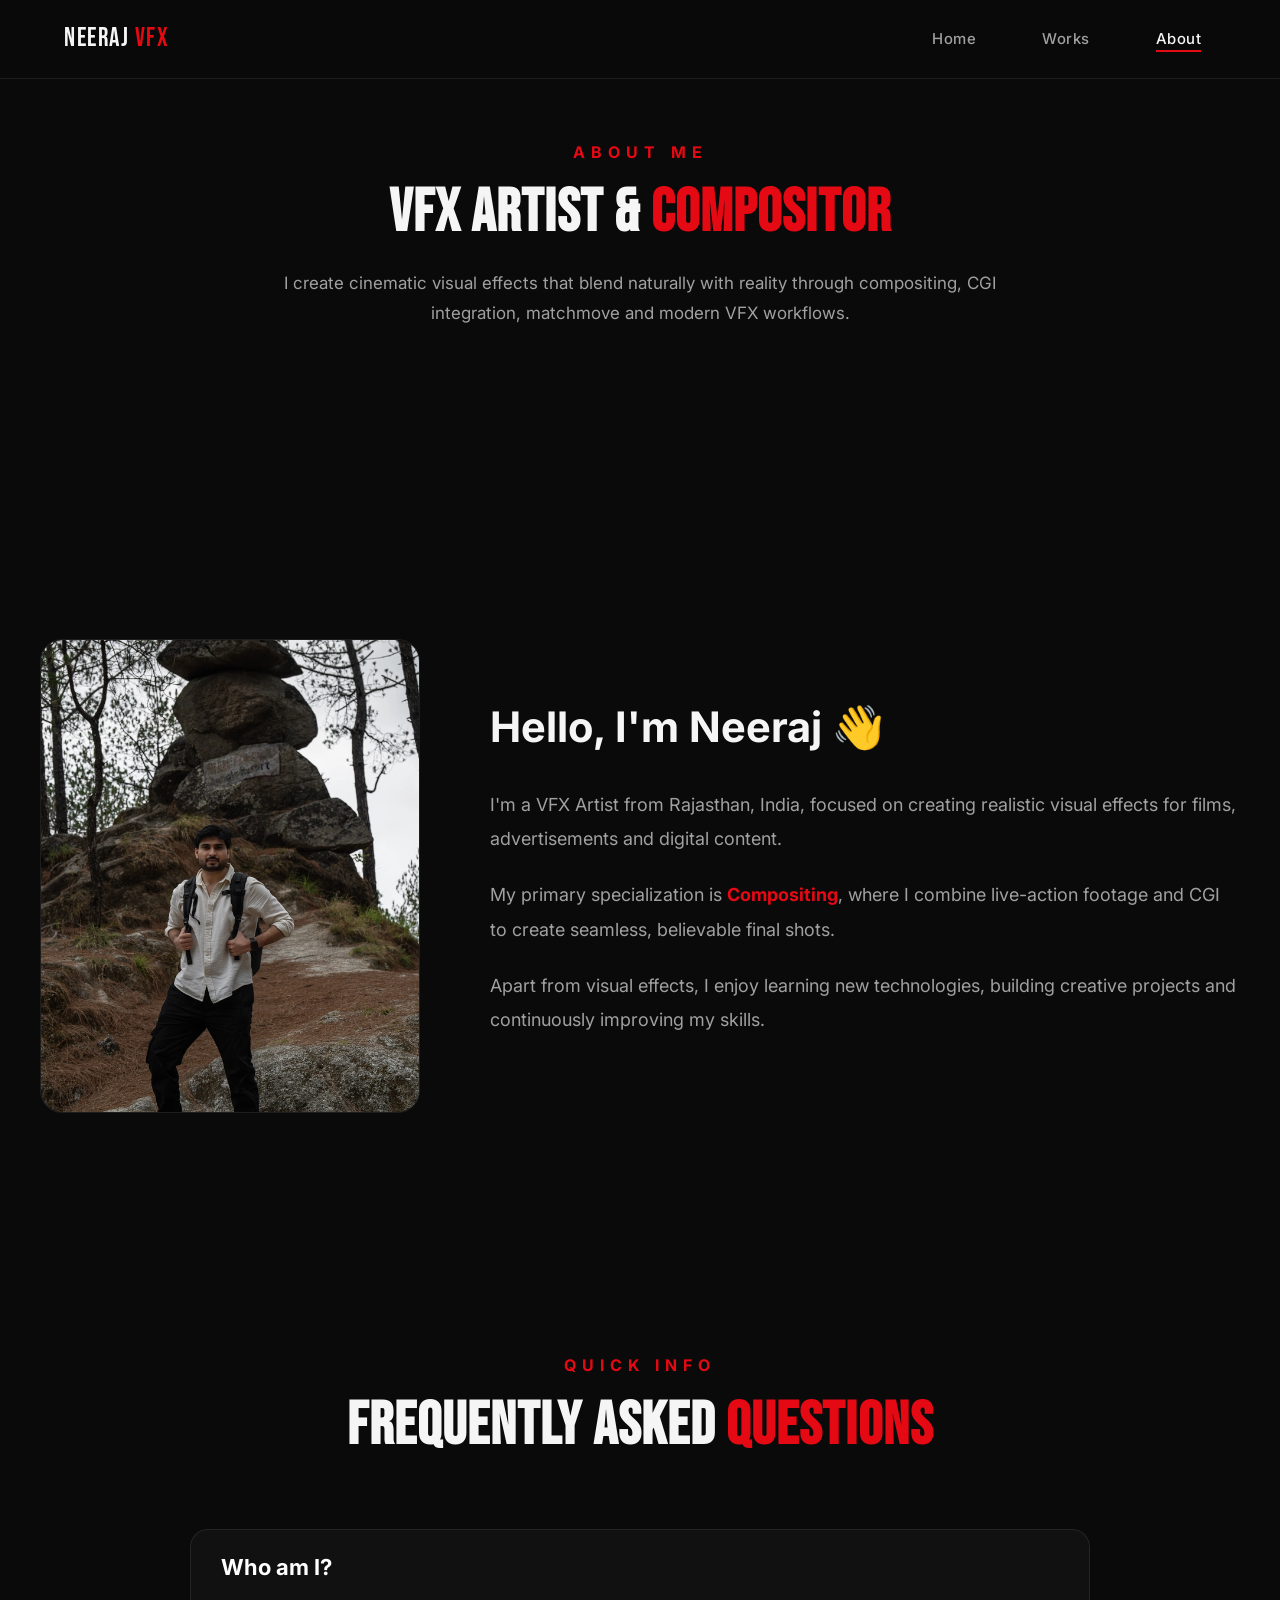
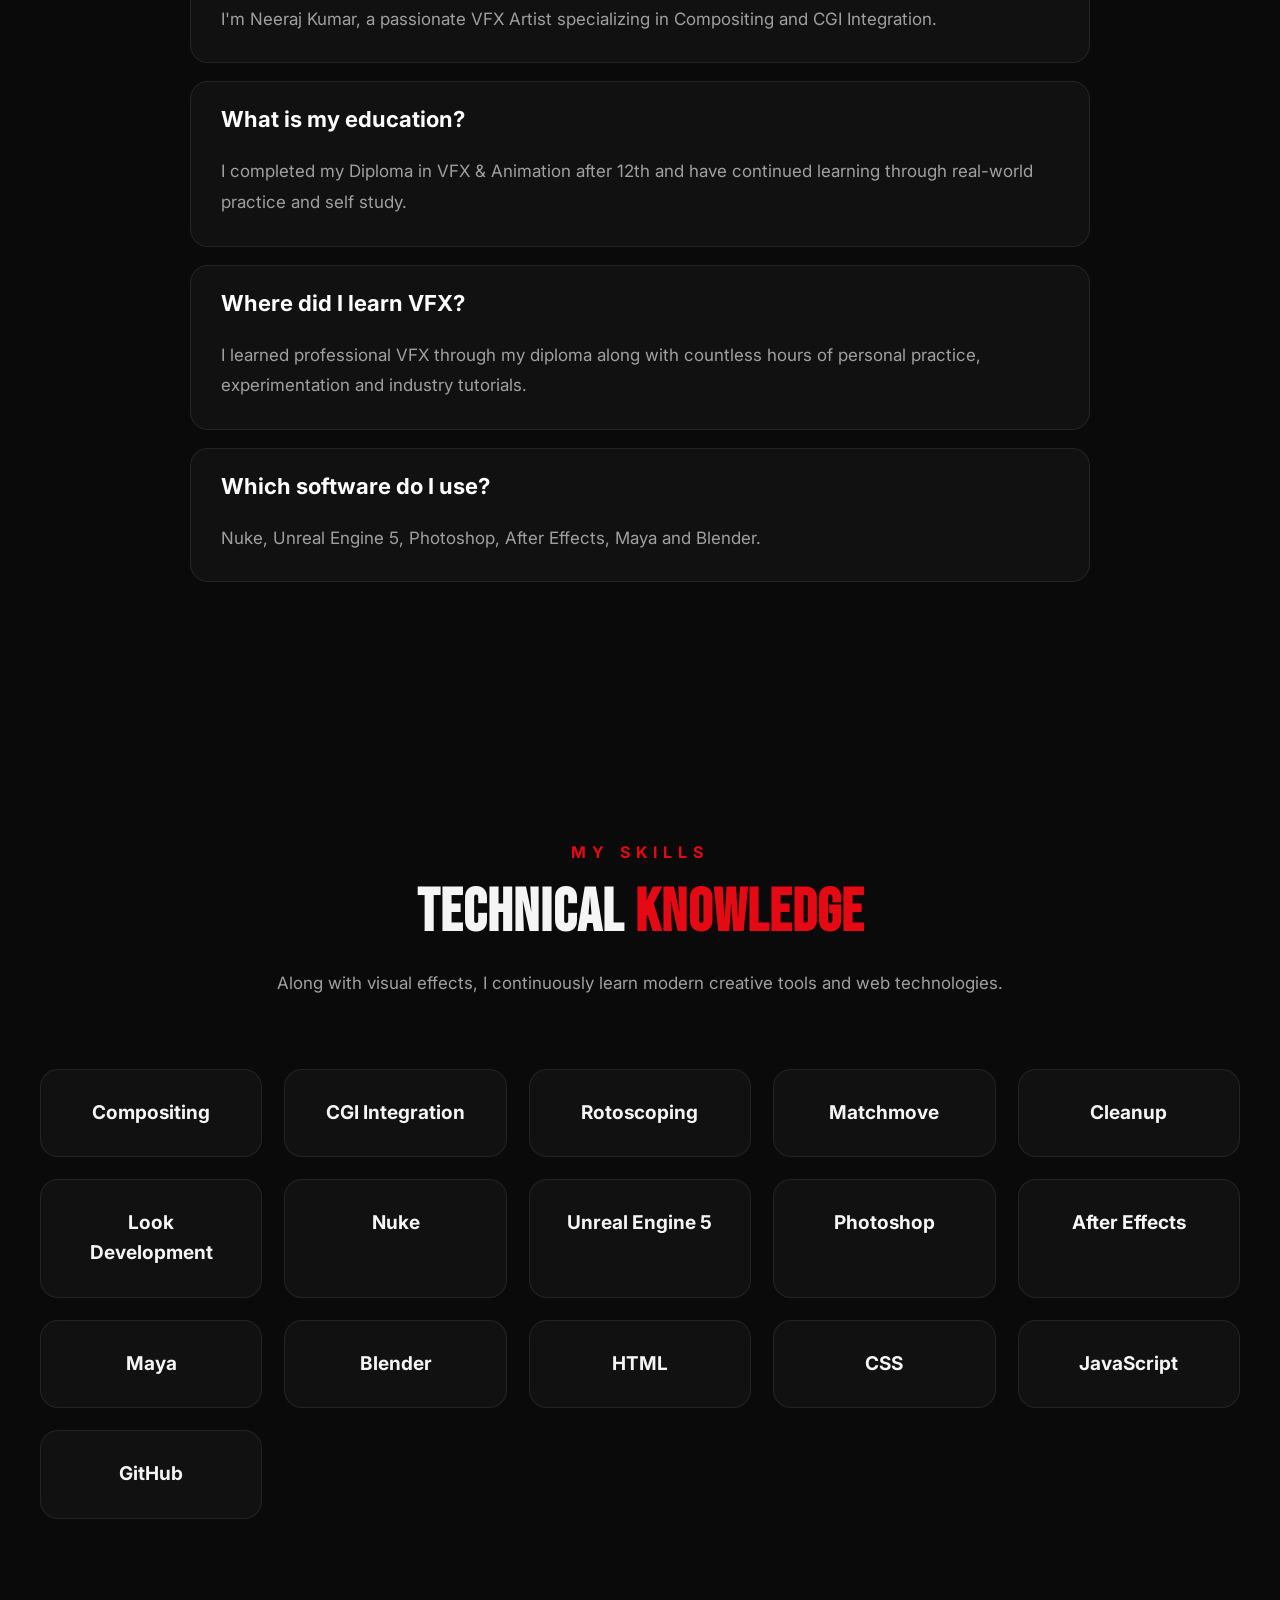
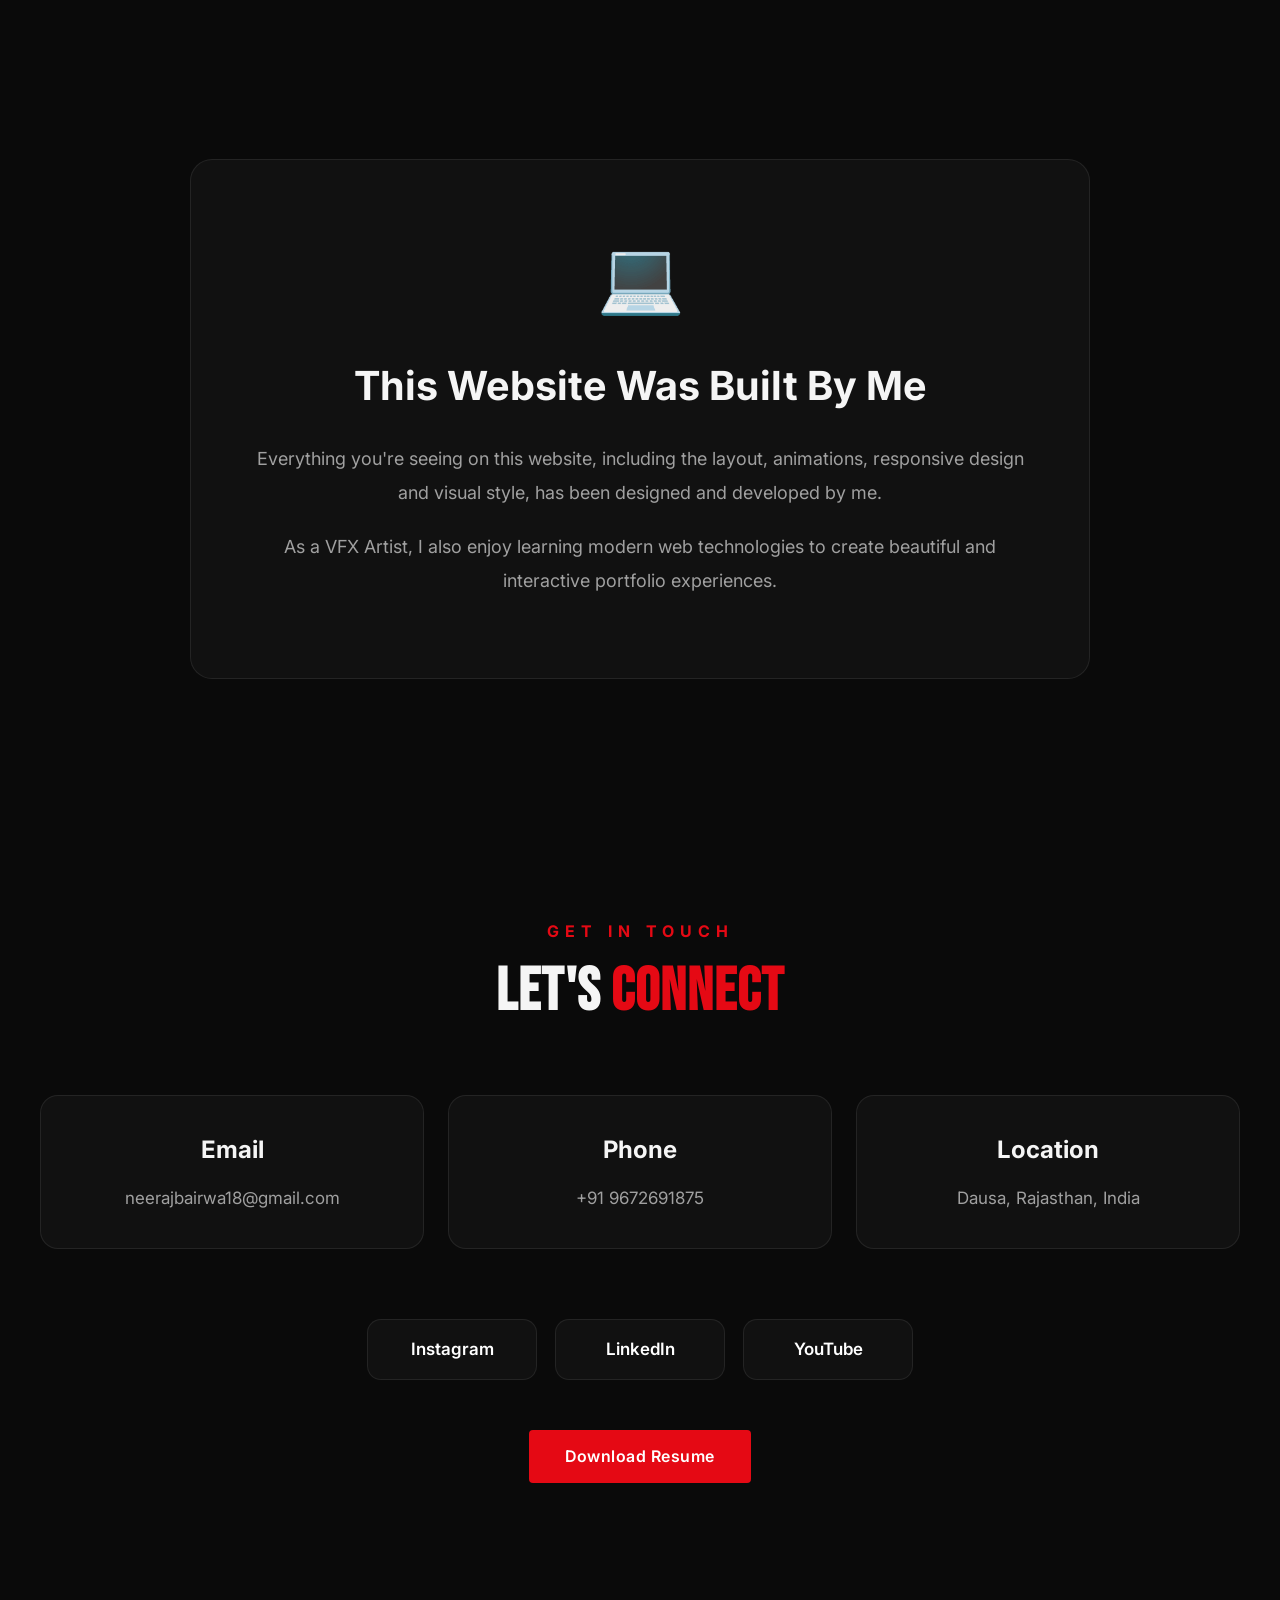
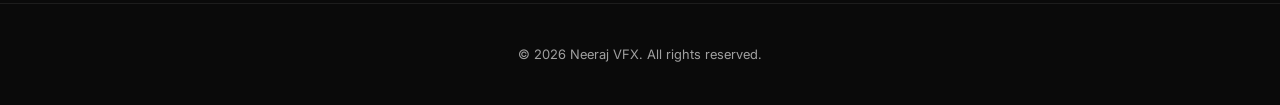
==== commit 53788851: "Added SEO and Cloudflare Function" ====
--- a/about.html
+++ b/about.html
@@ -3,454 +3,197 @@
 <head>
 <meta charset="UTF-8">
 <meta name="viewport" content="width=device-width, initial-scale=1.0">
-<title>About | Neeraj VFX</title>
+
+<!-- Primary Meta Tags -->
+<title>About Neeraj Kumar | VFX Compositor</title>
+<meta name="title" content="About Neeraj Kumar | VFX Compositor">
+<meta name="description" content="Learn about Neeraj Kumar (Neeraj Bairwa), a passionate VFX Artist from Rajasthan, India, specializing in cinematic Compositing and CGI Integration.">
+<meta name="keywords" content="Neeraj Kumar VFX artist, Neeraj Bairwa biography, Indian vfx artist, Neeraj FX about, Dausa VFX artist">
+<meta name="robots" content="index, follow">
+<link rel="canonical" href="https://neerajvfx.com/about.html">
+
+<!-- Open Graph / Facebook / WhatsApp -->
+<meta property="og:type" content="profile">
+<meta property="og:url" content="https://neerajvfx.com/about.html">
+<meta property="og:title" content="About Neeraj Kumar | VFX Compositor">
+<meta property="og:description" content="Learn about Neeraj Kumar, a passionate VFX Artist from Rajasthan, India, specializing in cinematic Compositing and CGI Integration.">
+<meta property="og:image" content="https://neerajvfx.com/assets/logos/social_preview.webp">
+
+<!-- Twitter -->
+<meta property="twitter:card" content="summary_large_image">
+<meta property="twitter:url" content="https://neerajvfx.com/about.html">
+<meta property="twitter:title" content="About Neeraj Kumar | VFX Compositor">
+<meta property="twitter:description" content="Learn about Neeraj Kumar, a passionate VFX Artist from Rajasthan, India.">
+<meta property="twitter:image" content="https://neerajvfx.com/assets/logos/social_preview.webp">
+
 <link rel="icon" type="image/svg+xml" href="favicon.svg">
 <link rel="stylesheet" href="css/style.css">
 </head>
 <body>
 
-<nav class="navbar">
-  <div class="nav-inner">
-    <a href="index.html" class="logo">NEERAJ <span>VFX</span></a>
-    <ul class="nav-links">
-      <li><a href="index.html">Home</a></li>
-      <li><a href="works.html">Works</a></li>
-      <li><a href="about.html">About</a></li>
-    </ul>
-    <div class="hamburger"><span></span><span></span><span></span></div>
-  </div>
-</nav>
-
-
 <!-- ================= NAVBAR ================= -->
-
 <nav class="navbar">
     <div class="nav-inner">
-
-        <a href="index.html" class="logo">
-            NEERAJ <span>VFX</span>
-        </a>
-
+        <a href="index.html" class="logo">NEERAJ <span>VFX</span></a>
         <ul class="nav-links">
             <li><a href="index.html">Home</a></li>
             <li><a href="works.html">Works</a></li>
             <li><a href="about.html" class="active">About</a></li>
         </ul>
-
         <div class="hamburger">
             <span></span>
             <span></span>
             <span></span>
         </div>
-
     </div>
 </nav>
 
-
-
-
-
 <!-- ================= HERO ================= -->
-
 <section class="section" style="padding-top:140px;">
-
     <div class="section-header">
-
-        <div class="section-tag">
-            ABOUT ME
-        </div>
-
-        <h2>
-            VFX Artist &
-            <span>Compositor</span>
-        </h2>
-
+        <div class="section-tag">ABOUT ME</div>
+        <h2>VFX Artist & <span>Compositor</span></h2>
         <p>
-
             I create cinematic visual effects that blend naturally
             with reality through compositing, CGI integration,
             matchmove and modern VFX workflows.
-
         </p>
-
-    </div>
-
-</section>
-
-
-
-
+    </div>
+</section>
 
 <!-- ================= INTRO ================= -->
-
-<section class="section">
-
+<section class="section">
 <div class="about-wrapper">
-
 <div class="about-photo">
-
-<img src="assets/images/neeraj_Profile_image.webp"
-alt="Neeraj Kumar">
-</div>
-
+<img src="assets/images/neeraj_Profile_image.webp" alt="Neeraj Kumar">
+</div>
 <div class="about-text">
-
 <h2>Hello, I'm Neeraj 👋</h2>
-
 <p>
-
 I'm a VFX Artist from Rajasthan, India,
 focused on creating realistic visual effects
 for films, advertisements and digital content.
-
 </p>
-
 <p>
-
 My primary specialization is
 <strong>Compositing</strong>,
 where I combine live-action footage and CGI
 to create seamless, believable final shots.
-
 </p>
-
 <p>
-
 Apart from visual effects,
 I enjoy learning new technologies,
 building creative projects
 and continuously improving my skills.
-
 </p>
-
-</div>
-
-</div>
-
-</section>
-
-
-
-
+</div>
+</div>
+</section>
 
 <!-- ================= Q&A ================= -->
-
-<section class="section">
-
+<section class="section">
 <div class="section-header">
-
-<div class="section-tag">
-QUICK INFO
-</div>
-
-<h2>
-Frequently Asked
-<span>Questions</span>
-</h2>
-
-</div>
-
+<div class="section-tag">QUICK INFO</div>
+<h2>Frequently Asked <span>Questions</span></h2>
+</div>
 <div class="faq-container">
-
-<div class="faq-item">
-
-<button class="faq-question">
-
-Who am I?
-
-</button>
-
-<div class="faq-answer">
-
-<p>
-
-I'm Neeraj Kumar,
-a passionate VFX Artist specializing in
-Compositing and CGI Integration.
-
-</p>
-
-</div>
-
-</div>
-
-
-
-<div class="faq-item">
-
-<button class="faq-question">
-
-What is my education?
-
-</button>
-
-<div class="faq-answer">
-
-<p>
-
-I completed my Diploma in
-VFX & Animation after 12th
-and have continued learning through
-real-world practice and self study.
-
-</p>
-
-</div>
-
-</div>
-
-
-
-<div class="faq-item">
-
-<button class="faq-question">
-
-Where did I learn VFX?
-
-</button>
-
-<div class="faq-answer">
-
-<p>
-
-I learned professional VFX through
-my diploma along with countless hours
-of personal practice, experimentation
-and industry tutorials.
-
-</p>
-
-</div>
-
-</div>
-
-
-
-<div class="faq-item">
-
-<button class="faq-question">
-
-Which software do I use?
-
-</button>
-
-<div class="faq-answer">
-
-<p>
-
-Nuke, Unreal Engine 5,
-Photoshop,
-After Effects,
-Maya
-and Blender.
-
-</p>
-
-</div>
-
-</div>
-
-</div>
-
-</section>
+<div class="faq-item">
+<button class="faq-question">Who am I?</button>
+<div class="faq-answer">
+<p>I'm Neeraj Kumar, a passionate VFX Artist specializing in Compositing and CGI Integration.</p>
+</div>
+</div>
+
+<div class="faq-item">
+<button class="faq-question">What is my education?</button>
+<div class="faq-answer">
+<p>I completed my Diploma in VFX & Animation after 12th and have continued learning through real-world practice and self study.</p>
+</div>
+</div>
+
+<div class="faq-item">
+<button class="faq-question">Where did I learn VFX?</button>
+<div class="faq-answer">
+<p>I learned professional VFX through my diploma along with countless hours of personal practice, experimentation and industry tutorials.</p>
+</div>
+</div>
+
+<div class="faq-item">
+<button class="faq-question">Which software do I use?</button>
+<div class="faq-answer">
+<p>Nuke, Unreal Engine 5, Photoshop, After Effects, Maya and Blender.</p>
+</div>
+</div>
+</div>
+</section>
+
 <!-- ================= TECHNICAL SKILLS ================= -->
-
-<section class="section">
-
+<section class="section">
     <div class="section-header">
-
-        <div class="section-tag">
-            MY SKILLS
-        </div>
-
-        <h2>
-            Technical
-            <span>Knowledge</span>
-        </h2>
-
-        <p>
-
-            Along with visual effects, I continuously learn
-            modern creative tools and web technologies.
-
-        </p>
-
-    </div>
-
+        <div class="section-tag">MY SKILLS</div>
+        <h2>Technical <span>Knowledge</span></h2>
+        <p>Along with visual effects, I continuously learn modern creative tools and web technologies.</p>
+    </div>
     <div class="skills-grid">
-
         <div class="skill-card">Compositing</div>
         <div class="skill-card">CGI Integration</div>
         <div class="skill-card">Rotoscoping</div>
         <div class="skill-card">Matchmove</div>
         <div class="skill-card">Cleanup</div>
         <div class="skill-card">Look Development</div>
-
         <div class="skill-card">Nuke</div>
         <div class="skill-card">Unreal Engine 5</div>
         <div class="skill-card">Photoshop</div>
         <div class="skill-card">After Effects</div>
         <div class="skill-card">Maya</div>
         <div class="skill-card">Blender</div>
-
         <div class="skill-card">HTML</div>
         <div class="skill-card">CSS</div>
         <div class="skill-card">JavaScript</div>
         <div class="skill-card">GitHub</div>
-
-    </div>
-
-</section>
-
-
-
-
+    </div>
+</section>
 
 <!-- ================= WEBSITE ================= -->
-
-<section class="section">
-
+<section class="section">
 <div class="website-card">
-
-<div class="website-icon">
-
-💻
-
-</div>
-
-<h2>
-
-This Website Was Built By Me
-
-</h2>
-
-<p>
-
-Everything you're seeing on this website,
-including the layout, animations,
-responsive design and visual style,
-has been designed and developed by me.
-
-</p>
-
-<p>
-
-As a VFX Artist,
-I also enjoy learning modern web technologies
-to create beautiful and interactive portfolio experiences.
-
-</p>
-
-</div>
-
-</section>
-
-
-
-
+<div class="website-icon">💻</div>
+<h2>This Website Was Built By Me</h2>
+<p>Everything you're seeing on this website, including the layout, animations, responsive design and visual style, has been designed and developed by me.</p>
+<p>As a VFX Artist, I also enjoy learning modern web technologies to create beautiful and interactive portfolio experiences.</p>
+</div>
+</section>
 
 <!-- ================= CONTACT ================= -->
-
-<section class="section">
-
+<section class="section">
 <div class="section-header">
-
-<div class="section-tag">
-
-GET IN TOUCH
-
-</div>
-
-<h2>
-
-Let's
-<span>Connect</span>
-
-</h2>
-
-</div>
-
+<div class="section-tag">GET IN TOUCH</div>
+<h2>Let's <span>Connect</span></h2>
+</div>
 <div class="contact-grid">
-
 <div class="contact-card">
-
 <h3>Email</h3>
-
-<p>
-
-neerajbairwa18@gmail.com
-
-</p>
-
-</div>
-
-
-
+<p>neerajbairwa18@gmail.com</p>
+</div>
 <div class="contact-card">
-
 <h3>Phone</h3>
-
-<p>
-
-+91 9672691875
-
-</p>
-
-</div>
-
-
-
+<p>+91 9672691875</p>
+</div>
 <div class="contact-card">
-
 <h3>Location</h3>
-
-<p>
-
-Dausa, Rajasthan, India
-
-</p>
-
-</div>
-
-</div>
-
-
-
-
+<p>Dausa, Rajasthan, India</p>
+</div>
+</div>
 
 <div class="social-links">
-
-<a href="https://www.instagram.com/kneeraj.ig"
-target="_blank">
-Instagram
-</a>
-
-<a href="https://www.linkedin.com/in/neerajbairwa"
-target="_blank">
-LinkedIn
-</a>
-
-<a href="https://www.youtube.com/@NeerajFX_yt"
-target="_blank">
-YouTube
-</a>
-
-</div>
-
-
-
-
+<a href="https://www.instagram.com/kneeraj.ig" target="_blank">Instagram</a>
+<a href="https://www.linkedin.com/in/neerajbairwa" target="_blank">LinkedIn</a>
+<a href="https://www.youtube.com/@NeerajFX_yt" target="_blank">YouTube</a>
+</div>
 
 <div style="text-align:center; margin-top:50px;">
-
-<a href="assets/resume/Neeraj_Bairwa_VFX_Resume.pdf"
-class="btn btn-primary"
-download="Neeraj_Bairwa_VFX_Resume.pdf">
-Download Resume
-</a>
-
-</div>
-
+<a href="assets/resume/Neeraj_Bairwa_VFX_Resume.pdf" class="btn btn-primary" download="Neeraj_Bairwa_VFX_Resume.pdf">Download Resume</a>
+</div>
 </section>
 
 <footer class="footer">
--- a/css/style.css
+++ b/css/style.css
@@ -593,7 +593,6 @@
     color: #d7d7d7; 
 }
 
-
 /* ===== PROJECT PAGE (YOUTUBE STYLE) ===== */
 .yt-layout-container {
     display: flex;
@@ -601,8 +600,8 @@
     flex-wrap: nowrap;
     gap: 50px;
     max-width: 1500px;
-    margin: 140px auto 40px auto;
-    padding: 0 40px;
+    margin: 0 auto 40px auto; 
+    padding: 160px 40px 0 40px; 
     align-items: flex-start;
     width: 100%;
     box-sizing: border-box;
@@ -622,6 +621,25 @@
     gap: 16px; 
 }
 
+/* BACK BUTTON STYLING */
+.back-project-btn {
+    display: inline-flex;
+    align-items: center;
+    gap: 8px;
+    color: var(--text-secondary);
+    font-size: 14px;
+    font-weight: 600;
+    text-transform: uppercase;
+    letter-spacing: 1px;
+    margin-bottom: 24px;
+    transition: 0.3s ease;
+}
+
+.back-project-btn:hover {
+    color: var(--accent);
+    transform: translateX(-4px);
+}
+
 .yt-video-details { 
     margin-top: 20px; 
 }
@@ -633,13 +651,20 @@
     line-height: 1.3; 
 }
 
-.description-box { 
+/* FIREFOX TEXT OVERFLOW FIX */
+.description-box, .project-overview-text { 
     background: var(--bg-card); 
     border-radius: 12px; 
     padding: 20px; 
     font-size: 15px; 
     color: #e0e0e0; 
     line-height: 1.7; 
+    word-wrap: break-word !important;
+    overflow-wrap: anywhere !important;
+    word-break: normal !important; 
+    white-space: pre-wrap !important;
+    max-width: 100%;
+    overflow-x: hidden;
 }
 
 .view-count-tag { 
@@ -658,7 +683,7 @@
     margin-bottom: 12px; 
 }
 
-/* ===== CHIP TAGS STYLING (NEW) ===== */
+/* ===== CHIP TAGS STYLING ===== */
 .project-tags-list {
     display: flex;
     flex-wrap: wrap;
@@ -784,19 +809,15 @@
     max-width: 1100px;
     margin: 0 auto;
     aspect-ratio: 16 / 9;
-    background: #000;
+    background: transparent !important;
     border-radius: 12px;
-    overflow: hidden;
-    box-shadow: 0 20px 60px rgba(0,0,0,0.5);
+    overflow: visible !important;
     user-select: none;
+    outline: none; 
 }
 
 .player-wrapper:fullscreen { 
     border-radius: 0; 
-}
-
-.player-wrapper:fullscreen .player-video { 
-    object-fit: contain; 
 }
 
 .player-wrapper button { 
@@ -808,12 +829,13 @@
     outline-offset: 2px; 
 }
 
-/* FIX: Player Video is normal flow, iframe is absolute */
 .player-video {
     width: 100%;
     height: 100%;
     object-fit: contain;
     background: #000;
+    border-radius: 12px;
+    box-shadow: 0 20px 60px rgba(0,0,0,0.5);
 }
 
 .external-iframe {
@@ -822,6 +844,7 @@
     width: 100%; 
     height: 100%;
     border: none;
+    border-radius: 12px;
 }
 
 .player-overlay {
@@ -833,19 +856,22 @@
     background: rgba(0,0,0,0.35); 
     cursor: pointer; 
     transition: opacity 0.25s ease;
+    border-radius: 12px;
 }
 
 .big-play-btn {
-    width: 78px; 
-    height: 78px; 
+    width: clamp(48px, 8vw, 78px);
+    height: clamp(48px, 8vw, 78px);
+    font-size: clamp(16px, 3vw, 26px);
     border-radius: 50%;
     background: rgba(229,9,20,0.9); 
     color: #fff; 
-    font-size: 26px;
     display: flex; 
     align-items: center; 
     justify-content: center;
     transition: transform 0.25s ease, box-shadow 0.25s ease;
+    cursor: pointer;
+    z-index: 15; 
 }
 
 .player-overlay:hover .big-play-btn { 
@@ -862,6 +888,7 @@
     background: rgba(0,0,0,0.4); 
     backdrop-filter: blur(3px); 
     z-index: 10;
+    border-radius: 12px;
 }
 
 .spinner {
@@ -894,7 +921,35 @@
     z-index: 20;
 }
 
-/* Controls Container */
+.volume-indicator, .seek-indicator {
+    position: absolute;
+    top: 20px;
+    left: 50%;
+    transform: translateX(-50%);
+    background: rgba(0,0,0,0.8);
+    color: #fff;
+    padding: 6px 16px;
+    border-radius: 20px;
+    font-size: 13px;
+    font-weight: bold;
+    opacity: 0;
+    pointer-events: none;
+    z-index: 100;
+    transition: opacity 0.3s ease;
+}
+.seek-indicator {
+    top: 50%;
+    transform: translate(-50%, -50%);
+    font-size: 24px;
+    background: rgba(0,0,0,0.6);
+    border-radius: 50%;
+    width: 60px;
+    height: 60px;
+    display: flex;
+    align-items: center;
+    justify-content: center;
+}
+
 .player-controls {
     position: absolute; 
     bottom: 0; 
@@ -905,6 +960,8 @@
     opacity: 0; 
     transition: opacity 0.25s ease; 
     z-index: 30;
+    border-bottom-left-radius: 12px;
+    border-bottom-right-radius: 12px;
 }
 
 .player-wrapper.show-controls .player-controls, 
@@ -912,7 +969,6 @@
     opacity: 1; 
 }
 
-/* Progress Bar */
 .progress-bar-container { 
     position: relative; 
     height: 5px; 
@@ -961,7 +1017,6 @@
     opacity: 1; 
 }
 
-/* Buttons & Layout */
 .controls-row { 
     display: flex; 
     justify-content: space-between; 
@@ -996,6 +1051,7 @@
     border-radius: 50%; 
     cursor: pointer; 
     transition: 0.25s;
+    flex-shrink: 0 !important; 
 }
 
 .ctrl-btn:hover { 
@@ -1012,12 +1068,23 @@
 
 .volume-slider { 
     width: 95px; 
-    height: 4px; 
+    height: 4px !important; 
     cursor: pointer; 
-    accent-color: #ff1a1a; 
-}
-
-/* Direct Menus (Speed & Quality) */
+    accent-color: var(--accent); 
+    background: rgba(255, 255, 255, 0.3) !important;
+    border-radius: 2px !important;
+    outline: none;
+}
+.volume-slider::-webkit-slider-thumb {
+    -webkit-appearance: none !important;
+    appearance: none !important;
+    width: 14px !important;
+    height: 14px !important;
+    background: #ff1a1a !important;
+    border-radius: 50% !important;
+    cursor: pointer !important;
+}
+
 .direct-settings { 
     display: flex; 
     gap: 12px; 
@@ -1026,6 +1093,7 @@
 
 .direct-menu-wrapper { 
     position: relative; 
+    flex-shrink: 0 !important;
 }
 
 .ctrl-box-btn {
@@ -1043,6 +1111,7 @@
     align-items: center; 
     justify-content: center; 
     text-transform: uppercase;
+    flex-shrink: 0 !important;
 }
 
 .ctrl-box-btn:hover { 
@@ -1052,40 +1121,52 @@
 
 .direct-menu {
     position: absolute; 
-    bottom: 45px; 
-    left: 50%; 
-    transform: translateX(-50%);
-    background: #181818; 
-    border: 1px solid #333; 
+    bottom: calc(100% + 15px);
+    right: 0; 
+    left: auto;
+    background: rgba(15, 15, 15, 0.85); 
+    backdrop-filter: blur(8px);
+    border: 1px solid rgba(255, 255, 255, 0.1); 
     border-radius: 12px;
-    overflow: hidden; 
     box-shadow: 0 15px 40px rgba(0,0,0,0.6); 
-    min-width: 160px;
-    display: none; 
+    min-width: 150px;
+    max-height: 220px; 
+    overflow-y: auto;
+    display: flex;
     flex-direction: column; 
     z-index: 50;
+    display: none;
 }
 
 .direct-menu.show { 
     display: flex; 
 }
 
+.direct-menu::-webkit-scrollbar {
+    width: 6px;
+}
+.direct-menu::-webkit-scrollbar-thumb {
+    background: rgba(255,255,255,0.2);
+    border-radius: 10px;
+}
+
 .direct-menu .settings-header {
     padding: 12px 14px; 
-    font-size: 13px; 
-    font-weight: 600; 
-    background: #111;
-    border-bottom: 1px solid #333; 
+    font-size: 11px; 
+    font-weight: 700; 
+    background: transparent;
+    border-bottom: 1px solid rgba(255,255,255,0.08); 
     color: var(--text-secondary); 
     text-transform: uppercase; 
-    letter-spacing: 1px; 
-    text-align: center;
-}
-
+    letter-spacing: 1.5px; 
+    text-align: left;
+}
+
+/* BADGE GAP ALIGNMENT FIX */
 .settings-option {
     width: 100%; 
     display: flex; 
-    justify-content: space-between; 
+    justify-content: flex-start; 
     align-items: center;
     padding: 12px 16px; 
     background: none; 
@@ -1094,6 +1175,8 @@
     font-size: 14px;
     cursor: pointer; 
     transition: 0.2s;
+    white-space: nowrap !important;
+    gap: 6px; /* Gap reduced from 15px to 6px */
 }
 
 .settings-option:hover { 
@@ -1106,31 +1189,82 @@
     background: rgba(229, 9, 20, 0.1); 
 }
 
-/* Quality Badges */
 .q-badge {
     display: inline-block; 
-    background: #333; 
+    background: rgba(255,255,255,0.15); 
     color: #e0e0e0;
     font-size: 10px; 
     font-weight: 700; 
     letter-spacing: 0.5px;
     padding: 3px 6px; 
     border-radius: 4px; 
-    margin-left: 8px;
+    /* margin-left: 8px; Removed extra margin */
     vertical-align: middle; 
     text-transform: uppercase; 
     transition: background 0.2s, color 0.2s;
 }
 
-.settings-option.active .q-badge:not(.q-4k) { 
-    background: #4a1010; 
-    color: #ffcccc; 
-}
-
-.q-4k, 
-.settings-option.active .q-4k { 
+.q-4k { 
     background: #facc15; 
     color: #111; 
+}
+
+/* SMART WARNING TOAST (MOBILE PORTRAIT ONLY) */
+.fullscreen-warning-toast {
+    position: absolute;
+    top: 50%;
+    left: 50%;
+    transform: translate(-50%, -50%);
+    background: rgba(15, 15, 15, 0.9);
+    backdrop-filter: blur(8px);
+    border: 1px solid rgba(255, 255, 255, 0.1);
+    color: #fff;
+    padding: 10px 20px;
+    border-radius: 20px;
+    font-size: 13px;
+    font-weight: 600;
+    text-align: center;
+    z-index: 100;
+    opacity: 0;
+    pointer-events: none;
+    transition: opacity 0.3s ease;
+    white-space: nowrap;
+}
+.fullscreen-warning-toast.show {
+    opacity: 1;
+}
+
+.player-wrapper:fullscreen .player-video,
+.player-wrapper:fullscreen .player-overlay,
+.player-wrapper:fullscreen .player-loading,
+.player-wrapper:fullscreen .player-controls,
+.player-wrapper.ios-fullscreen .player-video,
+.player-wrapper.ios-fullscreen .player-overlay,
+.player-wrapper.ios-fullscreen .player-loading,
+.player-wrapper.ios-fullscreen .player-controls {
+    border-radius: 0;
+}
+
+.player-wrapper.ios-fullscreen {
+    position: fixed !important;
+    top: 0 !important;
+    left: 0 !important;
+    width: 100vw !important;
+    height: 100vh !important;
+    max-width: none !important;
+    max-height: none !important;
+    z-index: 999999 !important;
+    border-radius: 0 !important;
+    background: #000 !important;
+    margin: 0 !important;
+    box-sizing: border-box !important;
+    padding-top: env(safe-area-inset-top) !important;
+    padding-bottom: env(safe-area-inset-bottom) !important;
+    padding-left: env(safe-area-inset-left) !important;
+    padding-right: env(safe-area-inset-right) !important;
+}
+.player-wrapper.ios-fullscreen .player-video {
+    object-fit: contain !important;
 }
 
 
@@ -1346,7 +1480,6 @@
     transform: translateY(-5px); 
 }
 
-
 /* ===== FOOTER ===== */
 .footer { 
     text-align: center; 
@@ -1357,7 +1490,6 @@
     margin-top: auto; 
 }
 
-
 /* ===== MOBILE & RESPONSIVE ===== */
 @media (max-width: 1100px) {
     .works-grid { 
@@ -1368,7 +1500,8 @@
 @media (max-width: 1024px) {
     .yt-layout-container { 
         flex-direction: column; 
-        margin-top: 100px; 
+        margin-top: 0 !important; 
+        padding-top: 150px !important; 
         gap: 30px; 
     }
     
@@ -1411,40 +1544,17 @@
     .controls-right { 
         gap: 10px; 
     }
-    
-    .volume-slider { 
-        display: none; 
-    }
-    
-    .direct-menu { 
-        transform: translateX(0); 
-        left: auto; 
-        right: 0; 
-        min-width: 140px; 
-    } 
 }
 
 @media (max-width: 768px) {
-    .nav-links { 
-        position: fixed; 
-        top: 0; 
-        right: -100%; 
-        width: 70%; 
-        height: 100vh;
-        background: var(--bg-secondary); 
-        flex-direction: column; 
-        align-items: flex-start;
-        padding: 100px 32px; 
-        gap: 28px; 
-        transition: right 0.3s ease;
-    }
-    
-    .nav-links.open { 
-        right: 0; 
-    }
-    
-    .hamburger { 
-        display: flex; 
+    .direct-settings {
+        margin-left: auto !important;
+    }
+}
+
+@media (hover: none) and (pointer: coarse) {
+    .volume-btn, .volume-slider {
+        display: none !important; 
     }
 }
 
@@ -1501,7 +1611,8 @@
     }
 
     .yt-layout-container { 
-        padding: 85px 16px 40px; 
+        padding: 120px 16px 40px !important; 
+        margin-top: 0 !important; 
     }
     
     .related-thumb { 
@@ -1517,7 +1628,6 @@
         font-size: 14px; 
     }
 
-    /* Player Mobile Fine-tuning */
     .player-controls { 
         padding: 20px 10px 10px; 
     }
@@ -1538,18 +1648,69 @@
         padding: 0 8px; 
         height: 26px; 
     }
-    
-    .direct-menu { 
-        bottom: 40px; 
-    }
-    
-    .settings-option { 
-        padding: 10px 14px; 
-        font-size: 13px; 
-    }
-    
-    .q-badge { 
-        font-size: 9px; 
-        padding: 2px 5px; 
+}
+
+/* DYNAMIC MOBILE HEADER BUTTONS (Strictly Mobile <= 600px) */
+@media (min-width: 601px) {
+    .hamburger { display: none !important; }
+    .nav-links { display: flex !important; position: static !important; background: transparent !important; flex-direction: row !important; height: auto !important; width: auto !important; transform: none !important; }
+    .nav-links li { margin: 0 15px !important; }
+}
+
+@media (max-width: 600px) { 
+    .hamburger { display: none !important; } 
+    
+    .nav-inner {
+        flex-direction: row !important;
+        justify-content: space-between !important;
+        align-items: center !important;
+        padding: 15px 15px !important;
+    }
+
+    .logo {
+        margin: 0 !important;
+        font-size: 20px !important;
+        text-align: left !important;
+    }
+
+    .nav-links {
+        display: flex !important;
+        flex-direction: row !important;
+        gap: 20px !important; 
+        position: static !important;
+        width: auto !important;
+        background: transparent !important;
+        transform: none !important;
+        padding: 0 !important;
+        height: auto !important;
+    }
+
+    .nav-links li {
+        margin: 0 !important;
+        list-style: none !important;
+    }
+
+    .nav-links a.active {
+        display: none !important;
+    }
+
+    .nav-links a:not(.active) {
+        display: inline-flex !important;
+        align-items: center;
+        justify-content: center;
+        border: none !important; 
+        color: var(--text-secondary) !important;
+        background: transparent !important;
+        padding: 0 !important; 
+        font-size: 14px !important;
+        font-weight: 600 !important;
+        text-transform: uppercase;
+        letter-spacing: 0.5px;
+        transition: 0.2s ease;
+    }
+    
+    .nav-links a:not(.active):hover {
+        color: var(--accent) !important;
+        background: transparent !important;
     }
 }
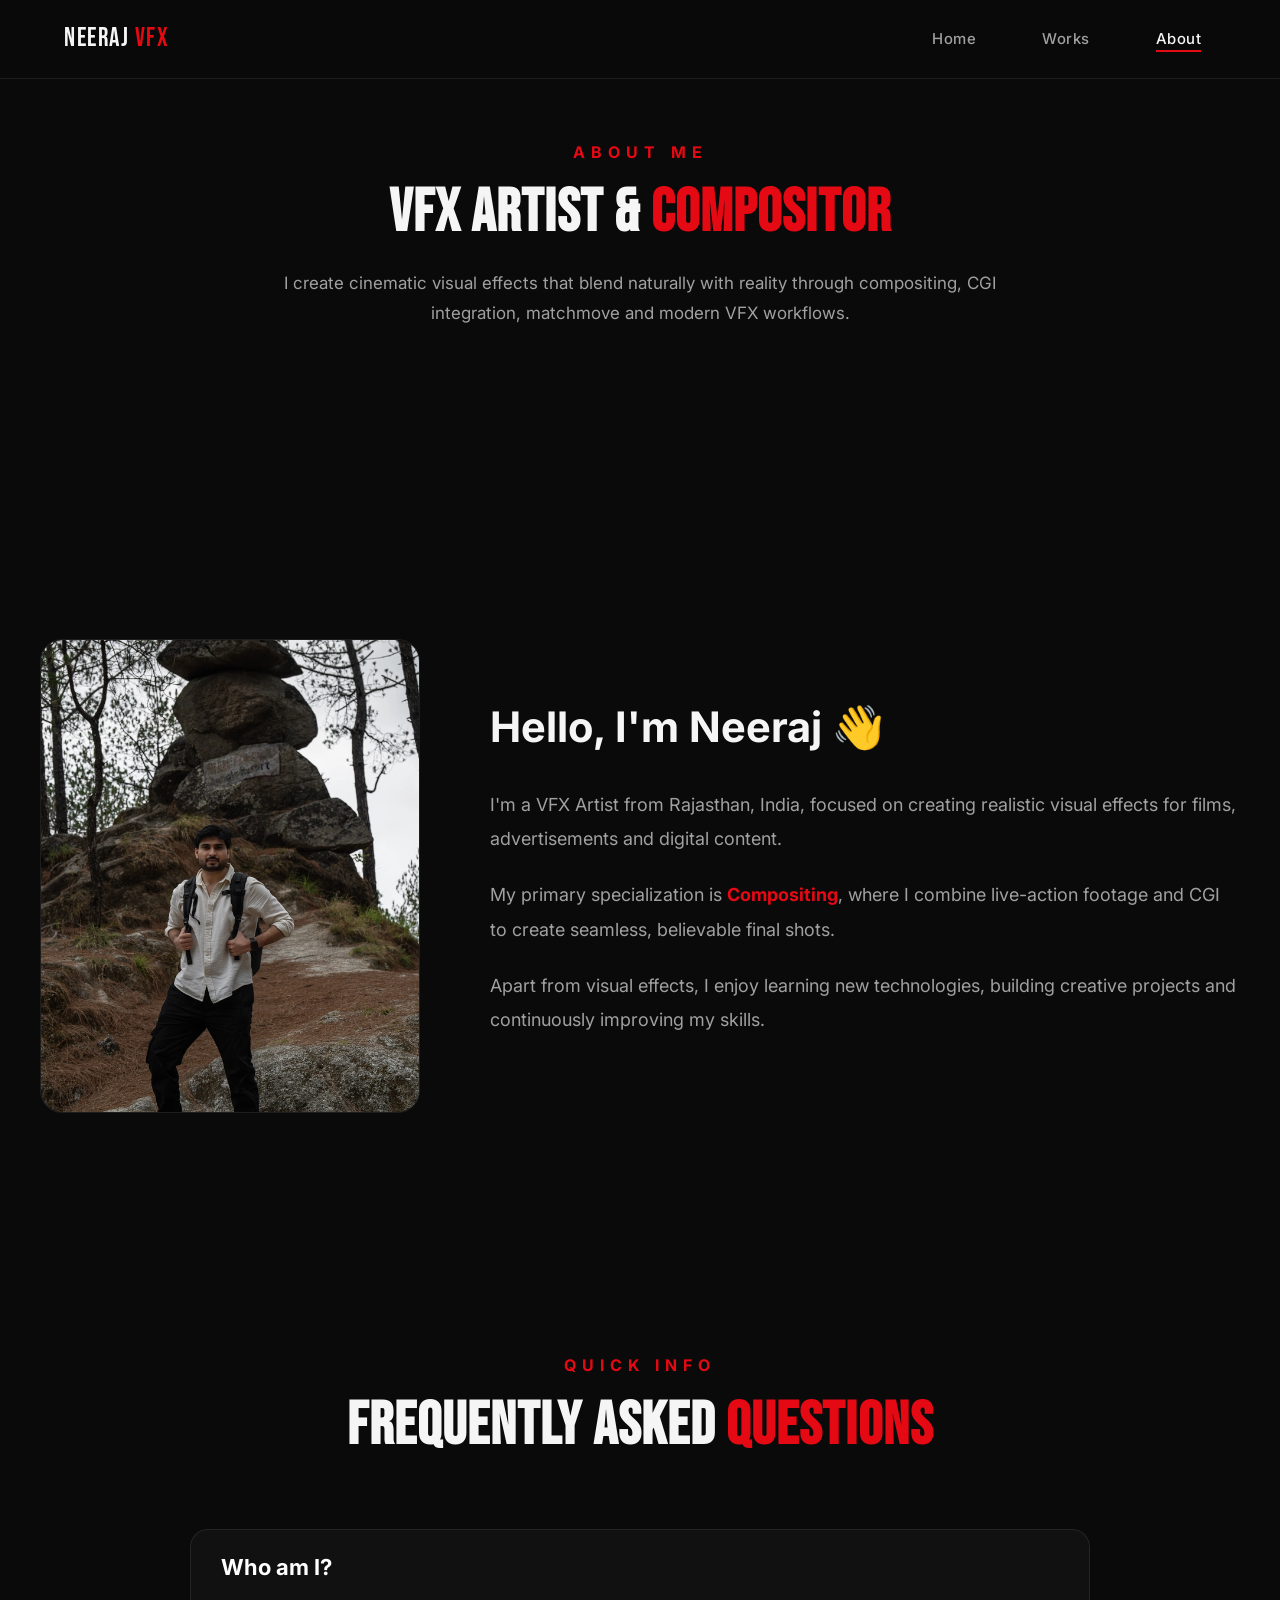
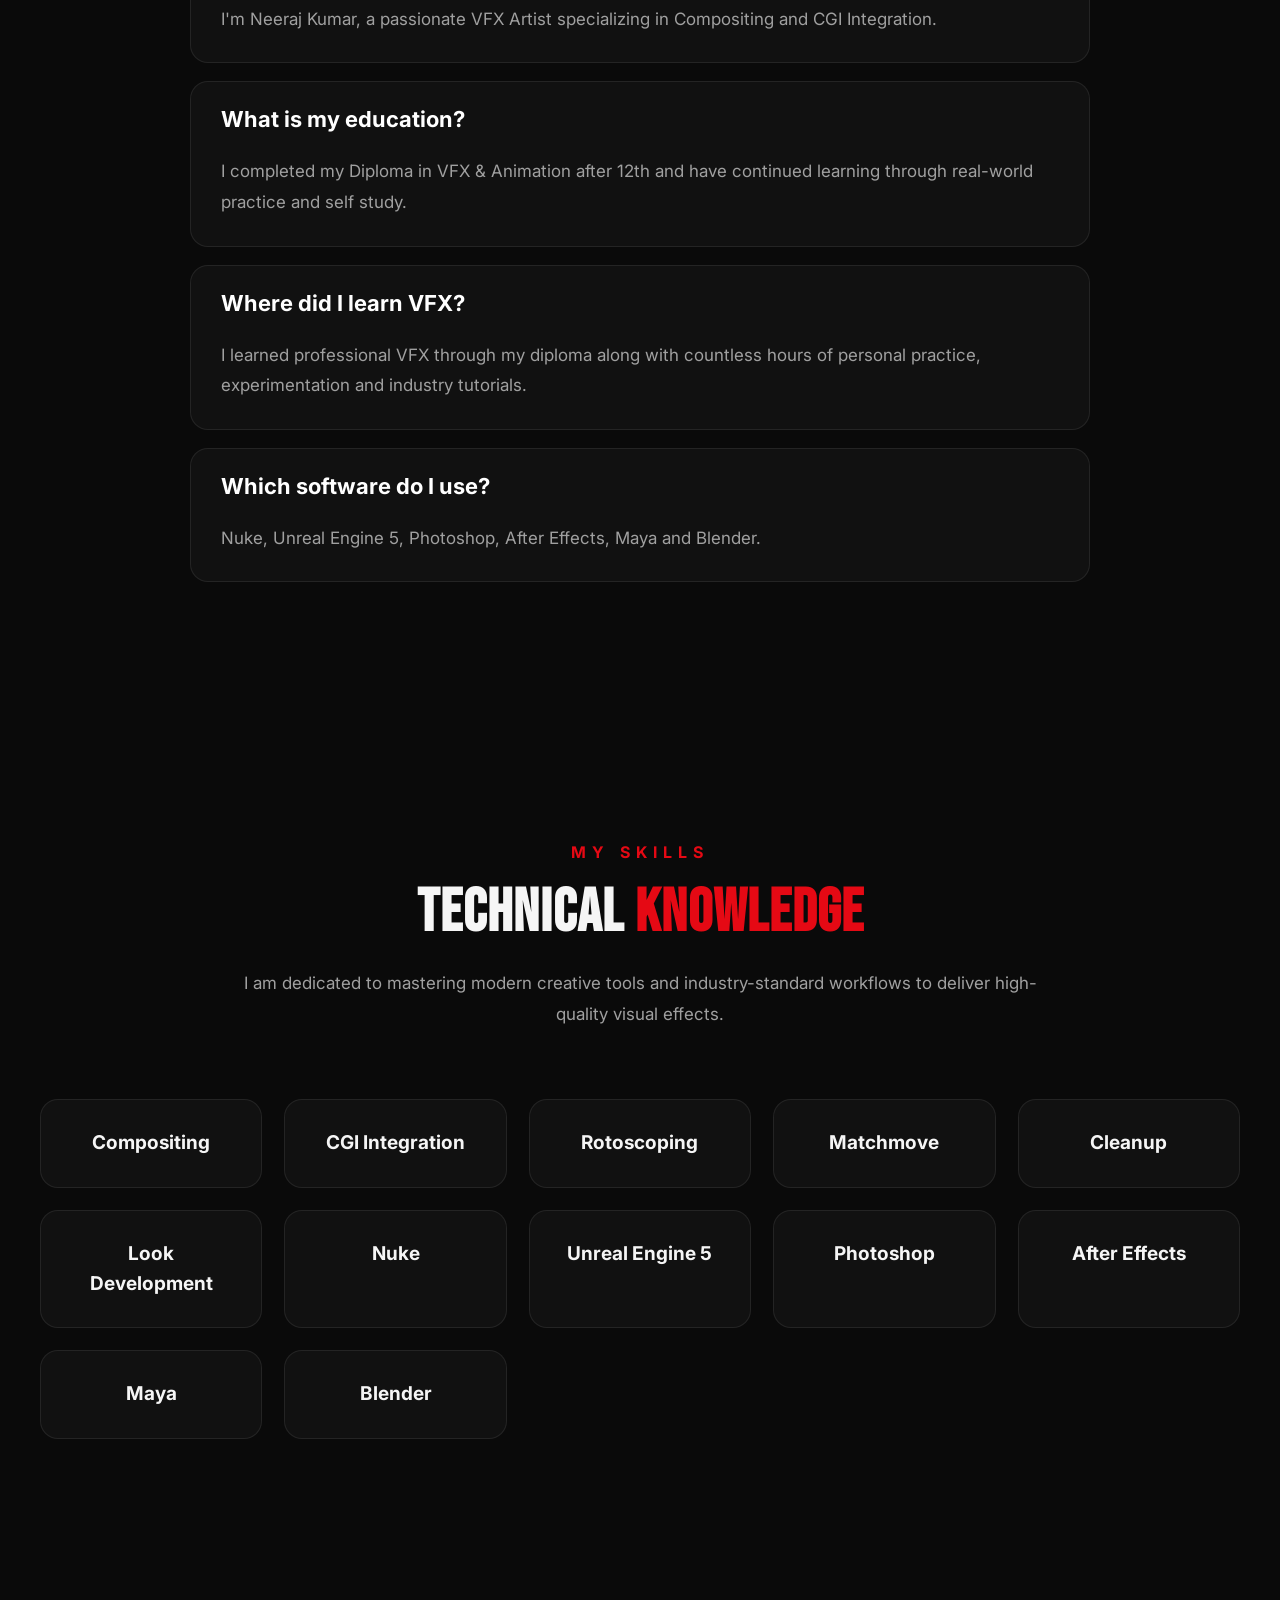
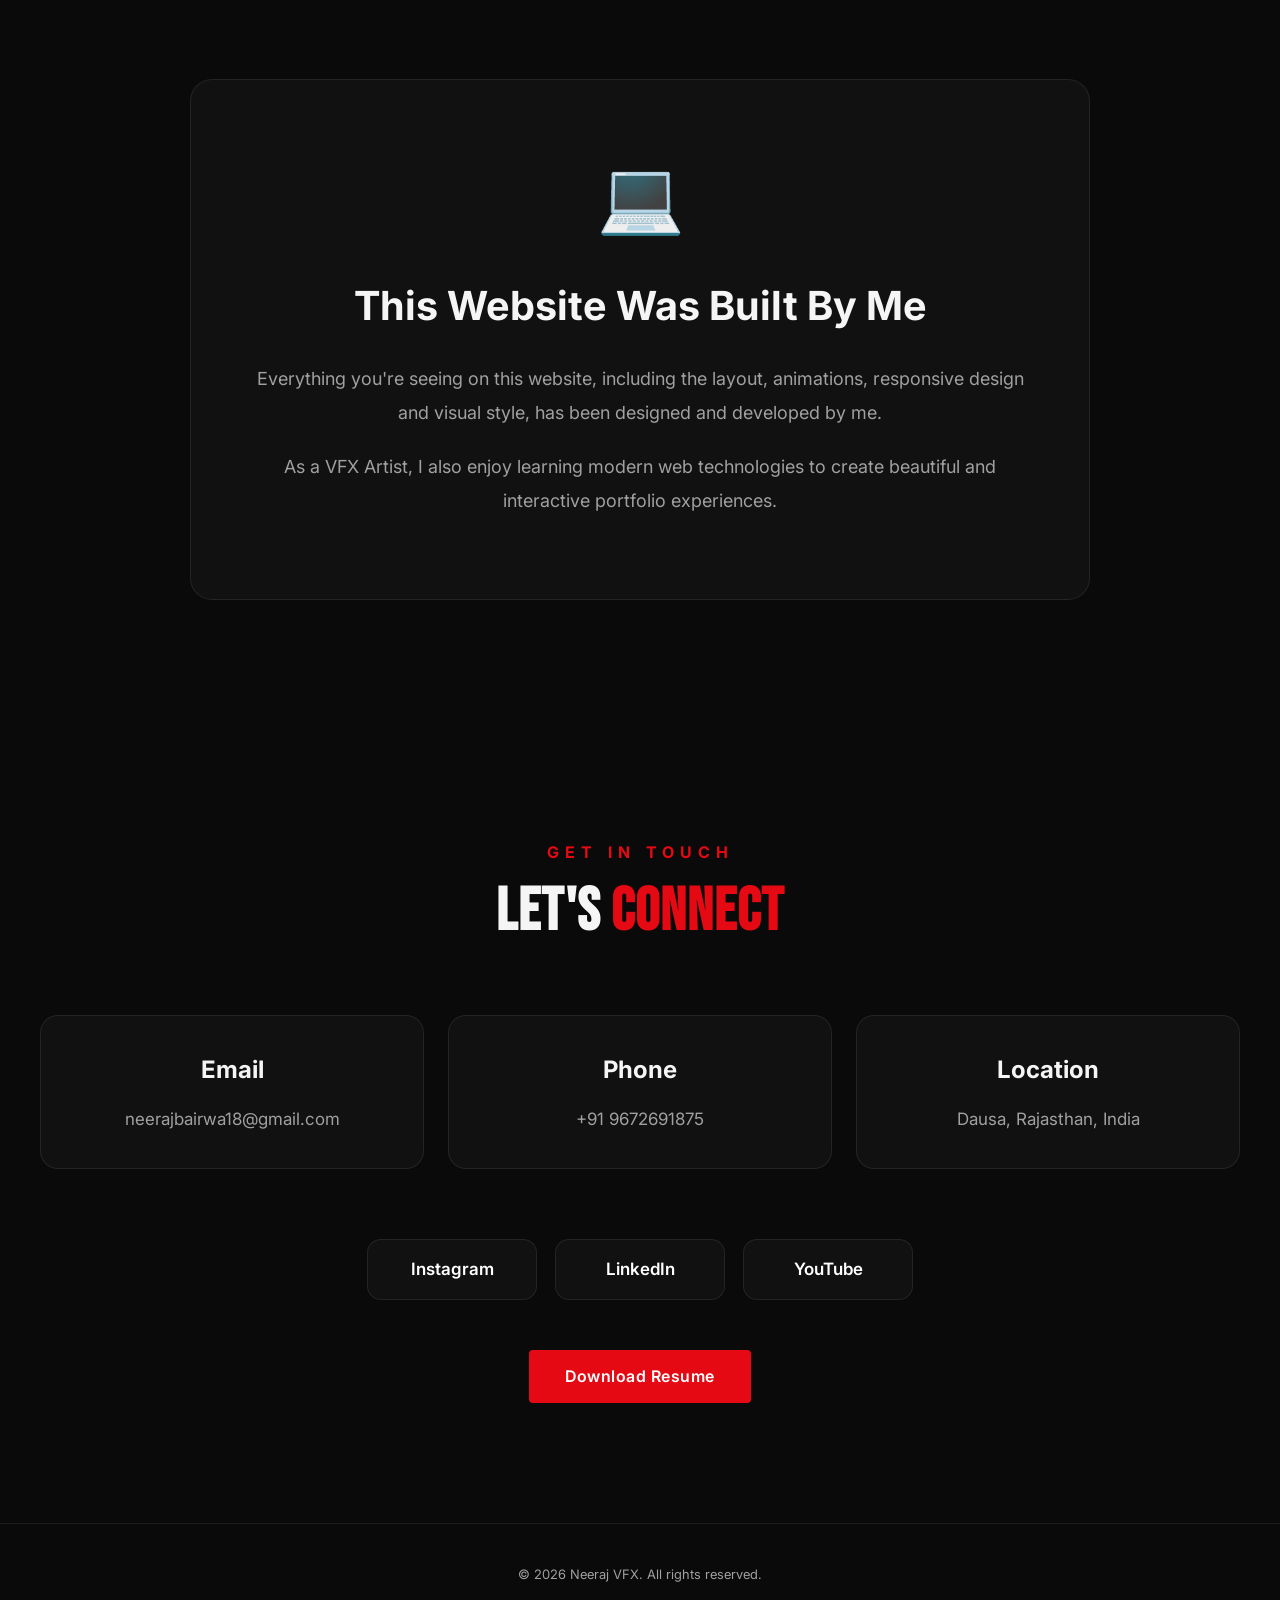
==== commit 063b5905: "Final launch V1" ====
--- a/about.html
+++ b/about.html
@@ -132,7 +132,7 @@
     <div class="section-header">
         <div class="section-tag">MY SKILLS</div>
         <h2>Technical <span>Knowledge</span></h2>
-        <p>Along with visual effects, I continuously learn modern creative tools and web technologies.</p>
+        <p>I am dedicated to mastering modern creative tools and industry-standard workflows to deliver high-quality visual effects.</p>
     </div>
     <div class="skills-grid">
         <div class="skill-card">Compositing</div>
@@ -147,11 +147,7 @@
         <div class="skill-card">After Effects</div>
         <div class="skill-card">Maya</div>
         <div class="skill-card">Blender</div>
-        <div class="skill-card">HTML</div>
-        <div class="skill-card">CSS</div>
-        <div class="skill-card">JavaScript</div>
-        <div class="skill-card">GitHub</div>
-    </div>
+   </div>
 </section>
 
 <!-- ================= WEBSITE ================= -->
